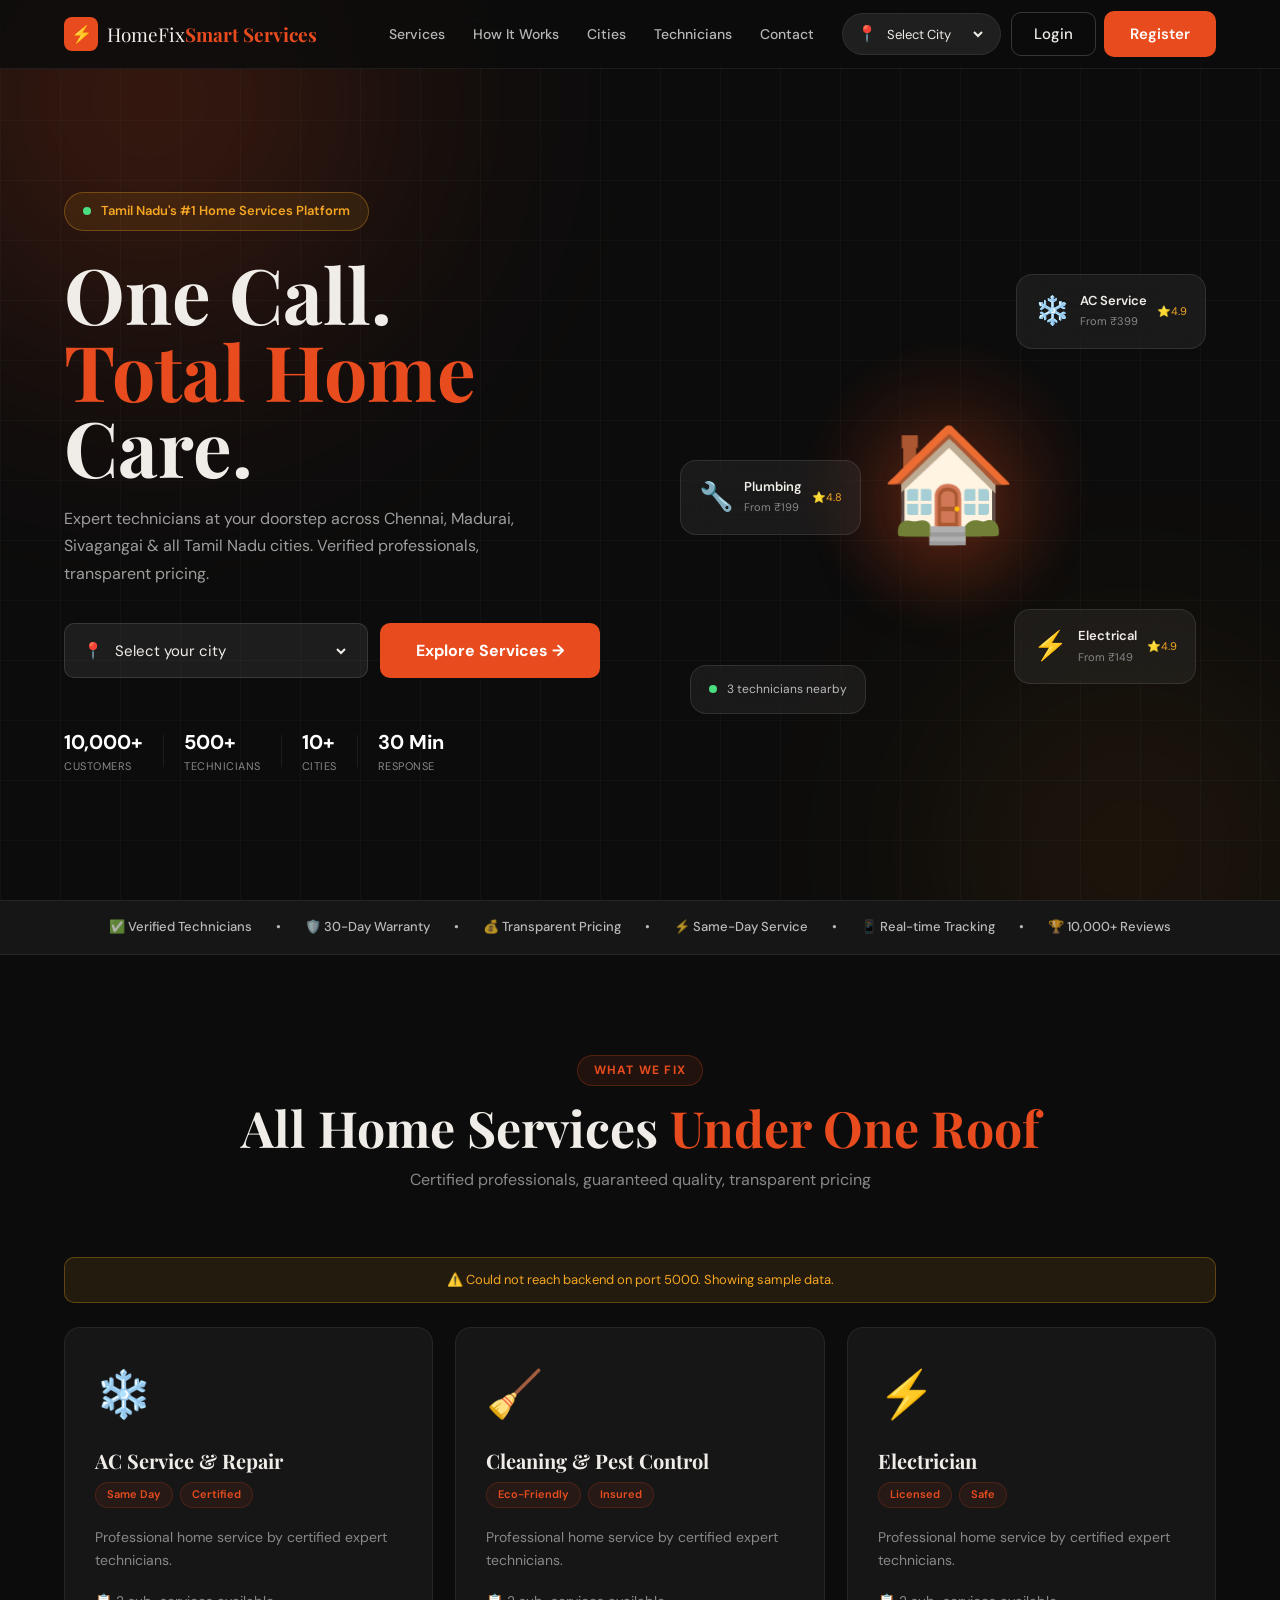
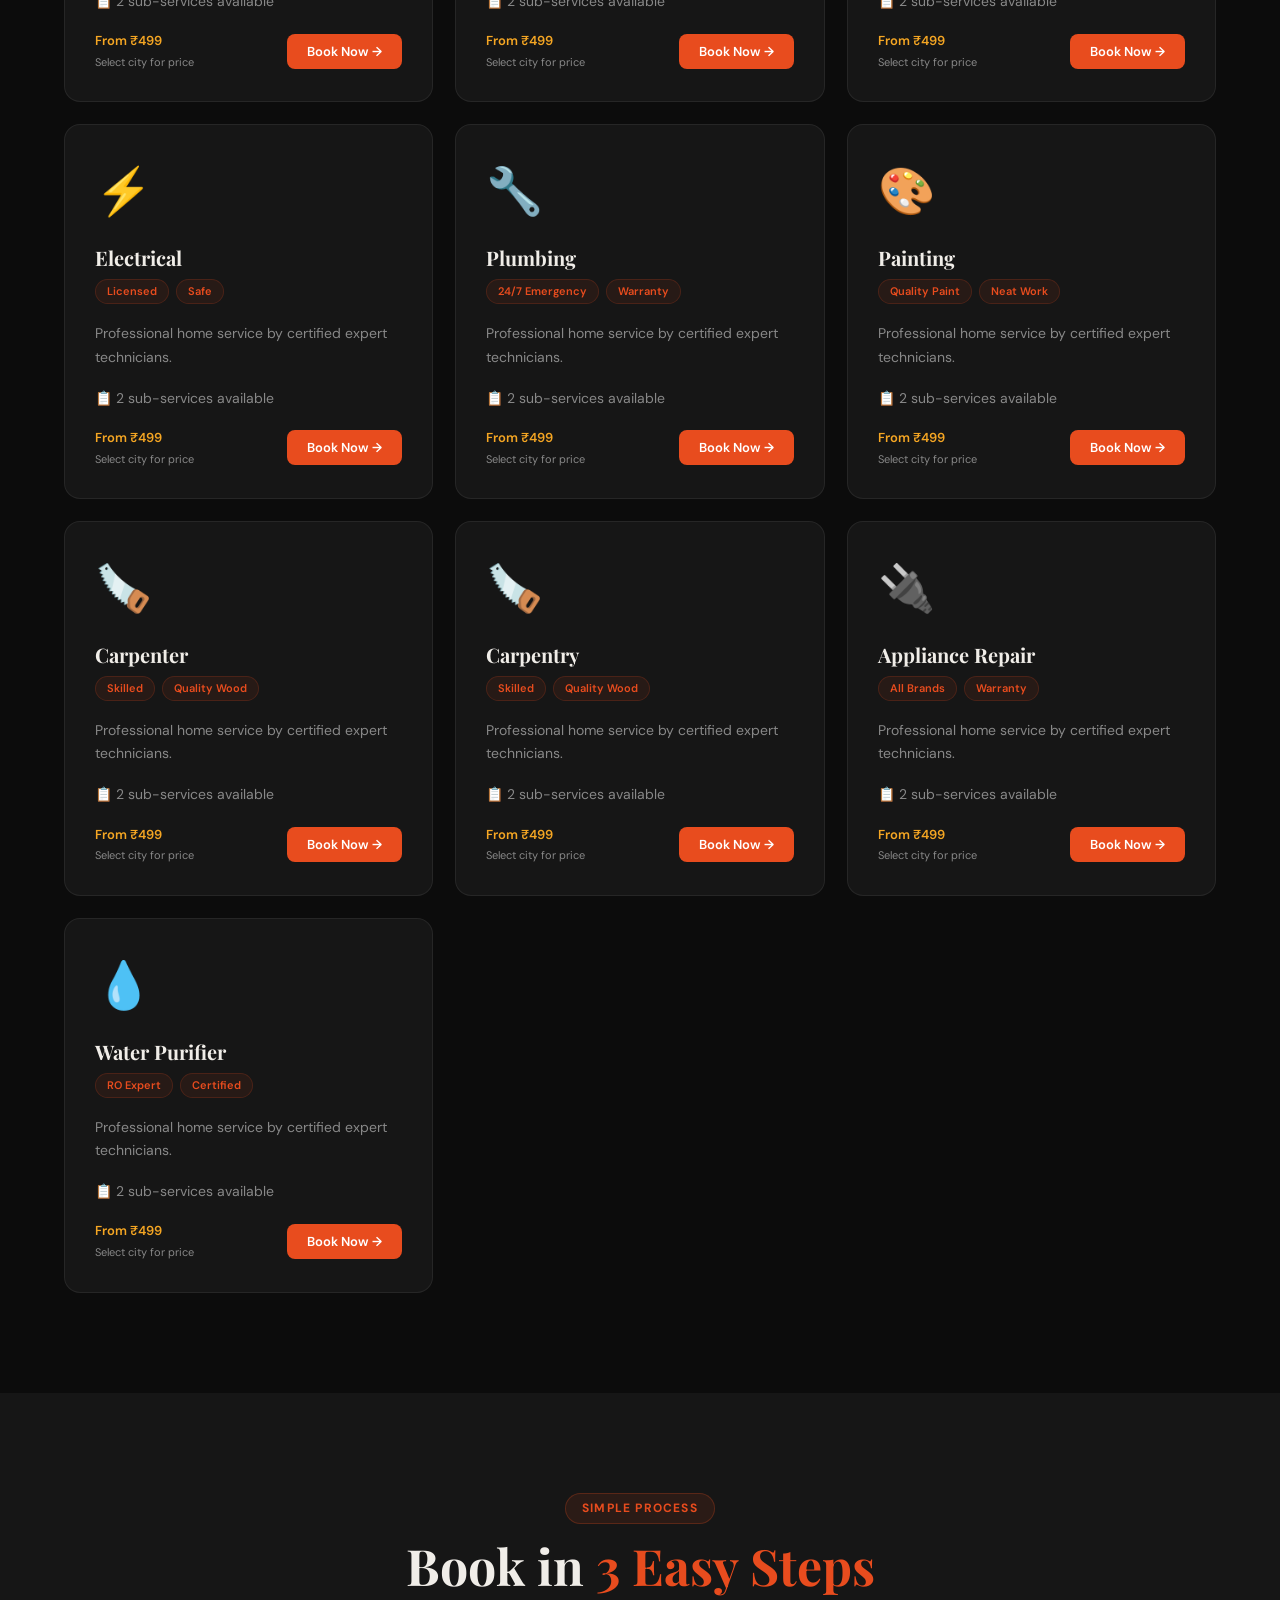
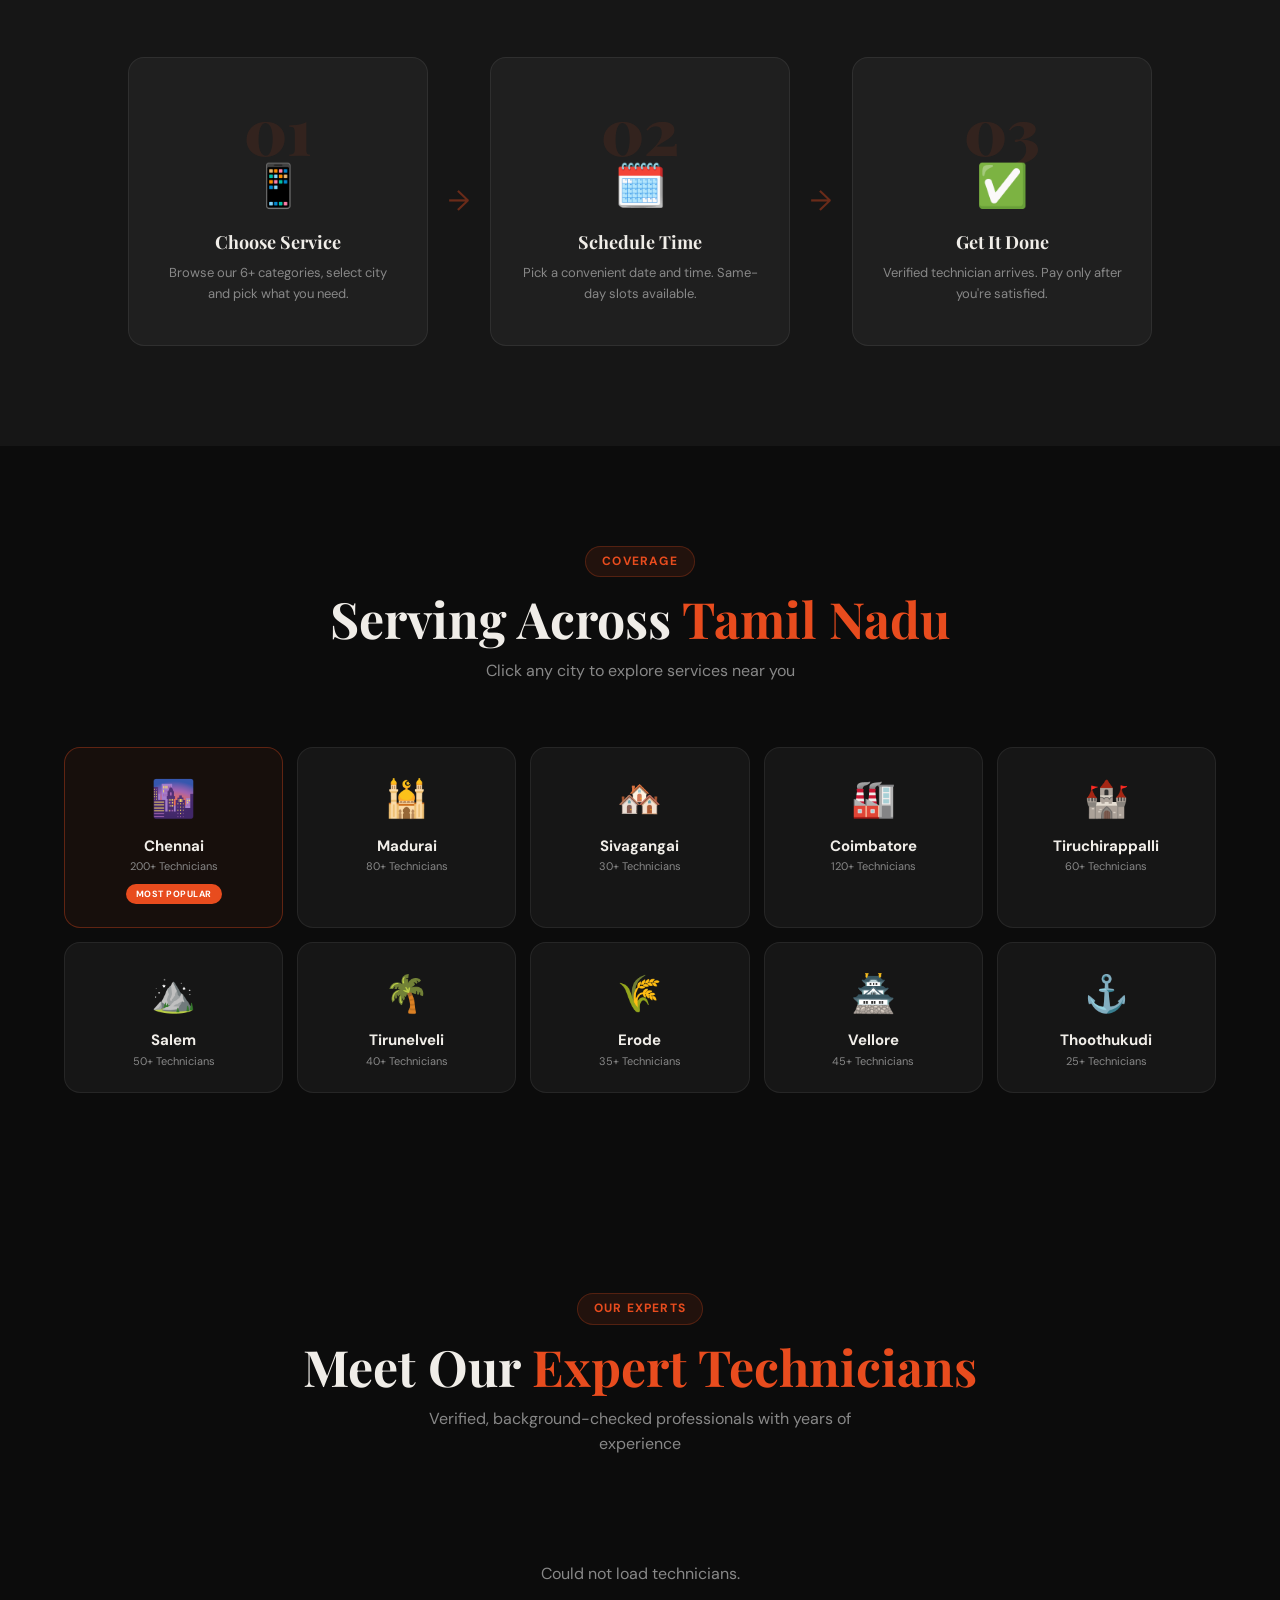
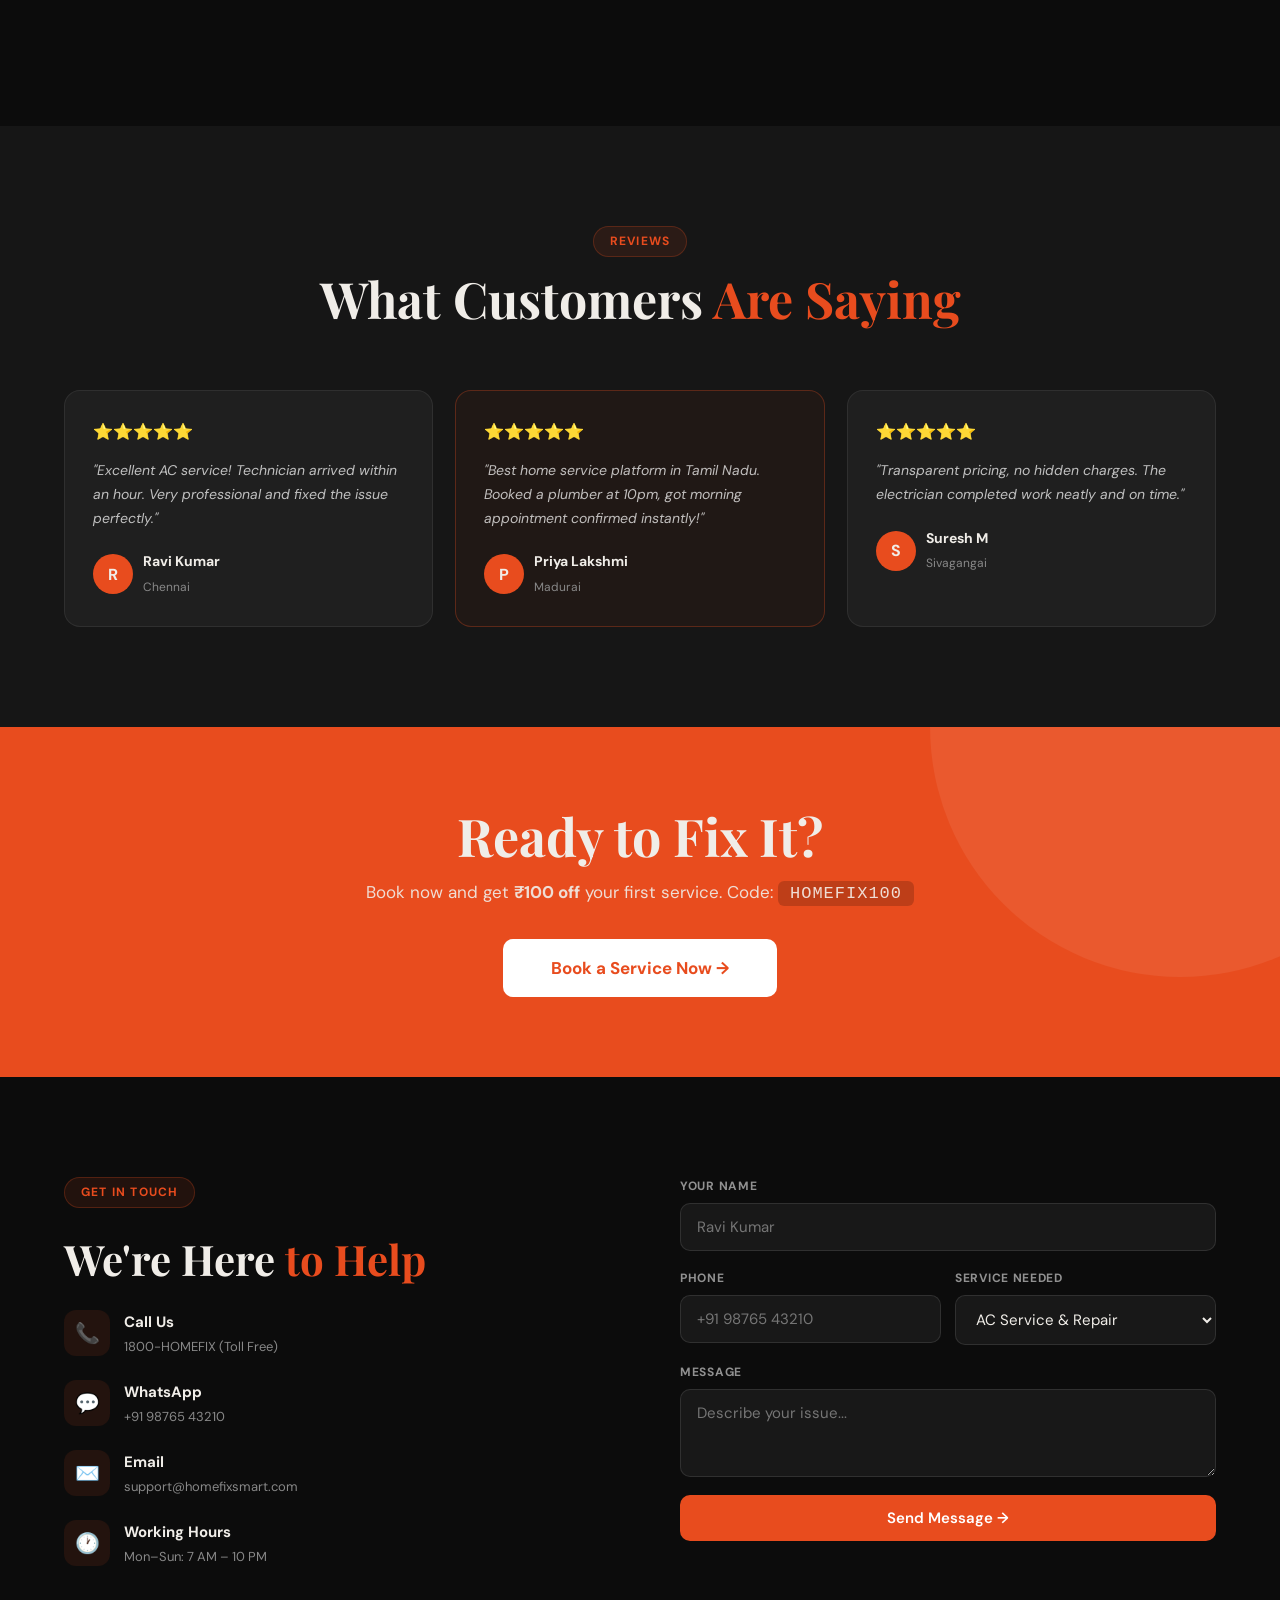
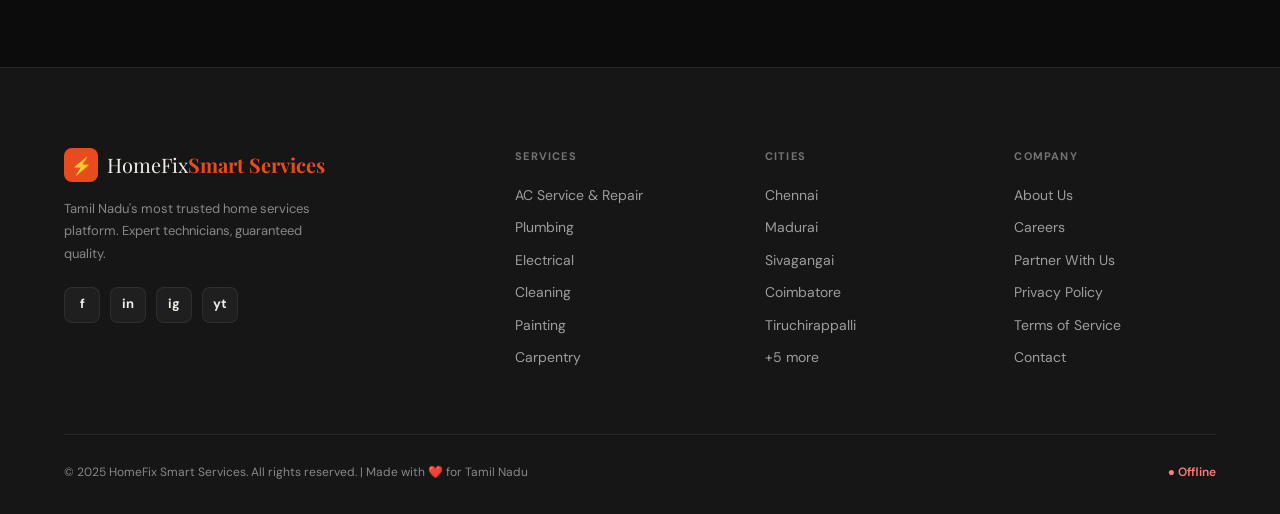
==== index.html @ 82629964 "HomeFix Smart - complete frontend" ====
<!DOCTYPE html>
<html lang="en">
<head>
  <meta charset="UTF-8"/>
  <meta name="viewport" content="width=device-width, initial-scale=1.0"/>
  <title>HomeFix Smart Services � One Call. Total Home Care.</title>
  <link rel="preconnect" href="https://fonts.googleapis.com"/>
  <link href="https://fonts.googleapis.com/css2?family=Playfair+Display:wght@700;900&family=DM+Sans:opsz,wght@9..40,300;9..40,400;9..40,500;9..40,600;9..40,700&display=swap" rel="stylesheet"/>
  <link rel="stylesheet" href="styles.css"/>
</head>
<body>

<!-- AUTH MODAL -->
<div id="authModal" class="modal-overlay hidden" onclick="handleOverlayClick(event,'authModal')">
  <div class="modal-box">
    <button class="modal-close" onclick="closeAuth()">✕</button>
    <div class="auth-tabs">
      <button class="auth-tab active" id="tabLogin" onclick="switchTab('login')">Login</button>
      <button class="auth-tab" id="tabRegister" onclick="switchTab('register')">Register</button>
    </div>
    <form id="loginForm" class="auth-form" onsubmit="handleLogin(event)">
      <h2>Welcome Back</h2>
      <p class="auth-sub">Sign in to manage your bookings</p>
      <div class="field-group">
        <label>Email Address</label>
        <input type="email" id="loginEmail" placeholder="you@example.com" required/>
      </div>
      <div class="field-group">
        <label>Password</label>
        <input type="password" id="loginPassword" placeholder="••••••••" required/>
      </div>
      <div id="loginError" class="form-error hidden"></div>
      <button type="submit" class="btn-primary full" id="loginBtn">Sign In</button>
      <p class="auth-switch">Don't have an account? <a href="#" onclick="switchTab('register');return false;">Register free</a></p>
    </form>
    <form id="registerForm" class="auth-form hidden" onsubmit="handleRegister(event)">
      <h2>Create Account</h2>
      <p class="auth-sub">Join thousands of happy homeowners</p>
      <div class="field-group">
        <label>Full Name</label>
        <input type="text" id="regName" placeholder="Ravi Kumar" required/>
      </div>
      <div class="field-row">
        <div class="field-group">
          <label>Email</label>
          <input type="email" id="regEmail" placeholder="ravi@example.com" required/>
        </div>
        <div class="field-group">
          <label>Phone</label>
          <input type="tel" id="regPhone" placeholder="+91 98765 43210" required/>
        </div>
      </div>
      <div class="field-group">
        <label>Full Address</label>
        <input type="text" id="regAddress" placeholder="Door No, Street, City" required/>
      </div>
      <div class="field-group">
        <label>Password</label>
        <input type="password" id="regPassword" placeholder="Minimum 6 characters" required/>
      </div>
      <div id="regError" class="form-error hidden"></div>
      <button type="submit" class="btn-primary full" id="registerBtn">Create Account</button>
      <p class="auth-switch">Already registered? <a href="#" onclick="switchTab('login');return false;">Sign in</a></p>
    </form>
  </div>
</div>

<!-- BOOKING MODAL -->
<div id="bookingModal" class="modal-overlay hidden" onclick="handleOverlayClick(event,'bookingModal')">
  <div class="modal-box booking-box">
    <button class="modal-close" onclick="closeBooking()">✕</button>
    <div id="bookingStep1" class="booking-step">
      <div class="booking-header">
        <span id="bookingServiceIcon" class="booking-svc-icon">🔧</span>
        <div>
          <h2 id="bookingServiceName">Book Service</h2>
          <p class="auth-sub" id="bookingServiceDesc">Select requirements below</p>
        </div>
      </div>
      <div class="field-group">
        <label>Choose Sub-Service <span class="req">*</span></label>
        <div id="subServiceList" class="sub-service-grid"></div>
      </div>
      <div class="price-pill hidden" id="priceDisplay">
        Estimated Price: <strong id="priceValue">₹0</strong>
      </div>
      <div class="field-row">
        <div class="field-group">
          <label>City <span class="req">*</span></label>
          <select id="bookCity" required>
            <option value="">Select city</option>
            <option>Chennai</option><option>Madurai</option><option>Sivagangai</option>
            <option>Coimbatore</option><option>Tiruchirappalli</option><option>Salem</option>
            <option>Tirunelveli</option><option>Erode</option><option>Vellore</option><option>Thoothukudi</option>
          </select>
        </div>
        <div class="field-group">
          <label>Area / Locality</label>
          <input type="text" id="bookArea" placeholder="Anna Nagar, T.Nagar..."/>
        </div>
      </div>
      <div class="field-row">
        <div class="field-group">
          <label>Date <span class="req">*</span></label>
          <input type="date" id="bookDate" required/>
        </div>
        <div class="field-group">
          <label>Time Slot <span class="req">*</span></label>
          <select id="bookTime" required>
            <option value="">Select slot</option>
            <option>09:00 AM</option><option>10:00 AM</option><option>11:00 AM</option>
            <option>12:00 PM</option><option>02:00 PM</option><option>03:00 PM</option>
            <option>04:00 PM</option><option>05:00 PM</option><option>06:00 PM</option>
          </select>
        </div>
      </div>
      <div class="field-group">
        <label>Service Address <span class="req">*</span></label>
        <textarea id="bookAddress" rows="2" placeholder="Full address where service is needed..." required></textarea>
      </div>
      <div class="field-group">
        <label>Special Notes</label>
        <textarea id="bookNotes" rows="2" placeholder="Any specific issues or requirements..."></textarea>
      </div>
      <div id="bookError" class="form-error hidden"></div>
      <button class="btn-primary full" id="confirmBookBtn" onclick="submitBooking()">Confirm Booking →</button>
    </div>
    <div id="bookingSuccess" class="booking-step hidden text-center">
      <div class="success-wrap">
        <div class="success-ring"></div>
        <div class="success-check">✓</div>
      </div>
      <h2>Booking Confirmed! 🎉</h2>
      <p class="auth-sub">Our technician will contact you within 30 minutes.</p>
      <div class="booking-confirm-card" id="bookingConfirmCard"></div>
      <div style="display:flex;gap:12px;justify-content:center;margin-top:20px;">
        <button class="btn-primary" onclick="openMyBookings()">View Bookings</button>
        <button class="btn-ghost" onclick="closeBooking()">Done</button>
      </div>
    </div>
  </div>
</div>

<!-- MY BOOKINGS MODAL -->
<div id="bookingsModal" class="modal-overlay hidden" onclick="handleOverlayClick(event,'bookingsModal')">
  <div class="modal-box bookings-box">
    <button class="modal-close" onclick="document.getElementById('bookingsModal').classList.add('hidden')">✕</button>
    <h2>My Bookings</h2>
    <p class="auth-sub" style="margin-bottom:24px">Your complete service history</p>
    <div id="bookingsList"></div>
  </div>
</div>

<!-- NAVBAR -->
<nav class="navbar" id="navbar">
  <div class="nav-inner">
    <a href="#home" class="nav-logo">
      <div class="logo-mark">⚡</div>
      <span>HomeFix<strong>Smart Services</strong></span>
    </a>
    <div class="nav-links">
      <a href="#services">Services</a>
      <a href="#how">How It Works</a>
      <a href="#cities">Cities</a>
      <a href="#technicians">Technicians</a>
      <a href="#contact">Contact</a>
    </div>
    <div class="nav-actions">
      <div class="city-pill">
        <span>📍</span>
        <select id="globalCity" onchange="syncCity(this.value)">
          <option value="">Select City</option>
          <option>Chennai</option><option>Madurai</option><option>Sivagangai</option>
          <option>Coimbatore</option><option>Tiruchirappalli</option><option>Salem</option>
          <option>Tirunelveli</option><option>Erode</option><option>Vellore</option><option>Thoothukudi</option>
        </select>
      </div>
      <div id="authButtons" class="auth-btn-group">
        <button class="btn-ghost" onclick="openAuth('login')">Login</button>
        <button class="btn-primary" onclick="openAuth('register')">Register</button>
      </div>
      <div id="userMenu" class="user-menu hidden">
        <div class="user-avatar-btn">
          <div class="user-avatar" id="userAvatar">?</div>
          <span id="userGreeting"></span>
          <span class="dropdown-arrow">▾</span>
        </div>
        <div class="user-dropdown">
          <button onclick="openMyBookings()">📋 My Bookings</button>
          <button onclick="logout()">🚪 Logout</button>
        </div>
      </div>
    </div>
    <button class="hamburger" onclick="toggleMobile()">☰</button>
  </div>
  <div id="mobileMenu" class="mobile-menu hidden">
    <a href="#services" onclick="toggleMobile()">Services</a>
    <a href="#how" onclick="toggleMobile()">How It Works</a>
    <a href="#cities" onclick="toggleMobile()">Cities</a>
    <a href="#contact" onclick="toggleMobile()">Contact</a>
    <div class="mobile-auth" id="mobileAuth">
      <button class="btn-ghost" onclick="openAuth('login');toggleMobile()">Login</button>
      <button class="btn-primary" onclick="openAuth('register');toggleMobile()">Register</button>
    </div>
    <div class="mobile-auth hidden" id="mobileUser">
      <button class="btn-ghost" onclick="openMyBookings();toggleMobile()">📋 My Bookings</button>
      <button class="btn-ghost" onclick="logout()">🚪 Logout</button>
    </div>
  </div>
</nav>

<!-- HERO -->
<section id="home" class="hero">
  <div class="hero-bg">
    <div class="orb orb1"></div>
    <div class="orb orb2"></div>
    <div class="hero-grid-pattern"></div>
  </div>
  <div class="hero-layout">
    <div class="hero-left">
      <div class="hero-badge"><span class="live-dot"></span> Tamil Nadu's #1 Home Services Platform</div>
      <h1 class="hero-title">One Call.<br/><em>Total Home</em><br/>Care.</h1>
      <p class="hero-sub">Expert technicians at your doorstep across Chennai, Madurai, Sivagangai & all Tamil Nadu cities. Verified professionals, transparent pricing.</p>
      <div class="hero-cta-row">
        <div class="hero-city-wrap">
          <span>📍</span>
          <select id="heroCity" class="hero-city-select" onchange="syncCityFromHero(this.value)">
            <option value="">Select your city</option>
            <option>Chennai</option><option>Madurai</option><option>Sivagangai</option>
            <option>Coimbatore</option><option>Tiruchirappalli</option><option>Salem</option>
            <option>Tirunelveli</option><option>Erode</option><option>Vellore</option><option>Thoothukudi</option>
          </select>
        </div>
        <button class="btn-hero" onclick="goToServices()">Explore Services →</button>
      </div>
      <div class="hero-stats">
        <div class="stat-item"><strong>10,000+</strong><span>Customers</span></div>
        <div class="stat-sep"></div>
        <div class="stat-item"><strong>500+</strong><span>Technicians</span></div>
        <div class="stat-sep"></div>
        <div class="stat-item"><strong>10+</strong><span>Cities</span></div>
        <div class="stat-sep"></div>
        <div class="stat-item"><strong>30 Min</strong><span>Response</span></div>
      </div>
    </div>
    <div class="hero-right">
      <div class="hero-visual">
        <div class="visual-glow"></div>
        <div class="visual-home">🏠</div>
        <div class="float-card fc1"><span>❄️</span><div><strong>AC Service</strong><small>From ₹399</small></div><span class="fc-star">⭐4.9</span></div>
        <div class="float-card fc2"><span>🔧</span><div><strong>Plumbing</strong><small>From ₹199</small></div><span class="fc-star">⭐4.8</span></div>
        <div class="float-card fc3"><span>⚡</span><div><strong>Electrical</strong><small>From ₹149</small></div><span class="fc-star">⭐4.9</span></div>
        <div class="float-card fc4"><div class="live-dot"></div><span>3 technicians nearby</span></div>
      </div>
    </div>
  </div>
</section>

<!-- TRUST BAR -->
<div class="trust-bar">
  <div class="trust-items">
    <span>✅ Verified Technicians</span><span class="dot">•</span>
    <span>🛡️ 30-Day Warranty</span><span class="dot">•</span>
    <span>💰 Transparent Pricing</span><span class="dot">•</span>
    <span>⚡ Same-Day Service</span><span class="dot">•</span>
    <span>📱 Real-time Tracking</span><span class="dot">•</span>
    <span>🏆 10,000+ Reviews</span>
  </div>
</div>

<!-- SERVICES -->
<section id="services" class="section">
  <div class="container">
    <div class="section-head">
      <div class="section-tag">What We Fix</div>
      <h2>All Home Services <span class="accent">Under One Roof</span></h2>
      <p>Certified professionals, guaranteed quality, transparent pricing</p>
    </div>
    <div id="apiStatus" class="api-status hidden"></div>
    <div id="servicesGrid" class="services-grid">
      <div style="grid-column:1/-1;text-align:center;padding:80px 0">
        <div class="spinner"></div>
        <p style="margin-top:16px;color:#888">Loading services from database...</p>
      </div>
    </div>
  </div>
</section>

<!-- HOW IT WORKS -->
<section id="how" class="section dark-section">
  <div class="container">
    <div class="section-head">
      <div class="section-tag">Simple Process</div>
      <h2>Book in <span class="accent">3 Easy Steps</span></h2>
    </div>
    <div class="steps-row">
      <div class="step-card"><div class="step-num">01</div><div class="step-ico">📱</div><h3>Choose Service</h3><p>Browse our 6+ categories, select city and pick what you need.</p></div>
      <div class="step-arr">→</div>
      <div class="step-card"><div class="step-num">02</div><div class="step-ico">🗓️</div><h3>Schedule Time</h3><p>Pick a convenient date and time. Same-day slots available.</p></div>
      <div class="step-arr">→</div>
      <div class="step-card"><div class="step-num">03</div><div class="step-ico">✅</div><h3>Get It Done</h3><p>Verified technician arrives. Pay only after you're satisfied.</p></div>
    </div>
  </div>
</section>

<!-- CITIES -->
<section id="cities" class="section">
  <div class="container">
    <div class="section-head">
      <div class="section-tag">Coverage</div>
      <h2>Serving Across <span class="accent">Tamil Nadu</span></h2>
      <p>Click any city to explore services near you</p>
    </div>
    <div class="cities-grid">
      <div class="city-card big-city" onclick="pickCity('Chennai')"><div class="city-ico">🌆</div><div><h3>Chennai</h3><p>200+ Technicians</p><span class="city-badge">Most Popular</span></div></div>
      <div class="city-card" onclick="pickCity('Madurai')"><div class="city-ico">🕌</div><div><h3>Madurai</h3><p>80+ Technicians</p></div></div>
      <div class="city-card" onclick="pickCity('Sivagangai')"><div class="city-ico">🏘️</div><div><h3>Sivagangai</h3><p>30+ Technicians</p></div></div>
      <div class="city-card" onclick="pickCity('Coimbatore')"><div class="city-ico">🏭</div><div><h3>Coimbatore</h3><p>120+ Technicians</p></div></div>
      <div class="city-card" onclick="pickCity('Tiruchirappalli')"><div class="city-ico">🏰</div><div><h3>Tiruchirappalli</h3><p>60+ Technicians</p></div></div>
      <div class="city-card" onclick="pickCity('Salem')"><div class="city-ico">⛰️</div><div><h3>Salem</h3><p>50+ Technicians</p></div></div>
      <div class="city-card" onclick="pickCity('Tirunelveli')"><div class="city-ico">🌴</div><div><h3>Tirunelveli</h3><p>40+ Technicians</p></div></div>
      <div class="city-card" onclick="pickCity('Erode')"><div class="city-ico">🌾</div><div><h3>Erode</h3><p>35+ Technicians</p></div></div>
      <div class="city-card" onclick="pickCity('Vellore')"><div class="city-ico">🏯</div><div><h3>Vellore</h3><p>45+ Technicians</p></div></div>
      <div class="city-card" onclick="pickCity('Thoothukudi')"><div class="city-ico">⚓</div><div><h3>Thoothukudi</h3><p>25+ Technicians</p></div></div>
    </div>
  </div>
</section>

<!-- TECHNICIANS -->
<section id="technicians" class="section">
  <div class="container">
    <div class="section-head">
      <div class="section-tag">Our Experts</div>
      <h2>Meet Our <span class="accent">Expert Technicians</span></h2>
      <p>Verified, background-checked professionals with years of experience</p>
    </div>
    <div id="techniciansGrid" class="technicians-grid">
      <div style="grid-column:1/-1;text-align:center;padding:60px 0">
        <div class="spinner"></div>
        <p style="margin-top:14px;color:#888">Loading technicians...</p>
      </div>
    </div>
  </div>
</section>

<!-- REVIEWS -->
<section class="section dark-section">
  <div class="container">
    <div class="section-head">
      <div class="section-tag">Reviews</div>
      <h2>What Customers <span class="accent">Are Saying</span></h2>
    </div>
    <div class="reviews-grid">
      <div class="review-card"><div class="rstars">⭐⭐⭐⭐⭐</div><p>"Excellent AC service! Technician arrived within an hour. Very professional and fixed the issue perfectly."</p><div class="reviewer"><div class="rav">R</div><div><strong>Ravi Kumar</strong><small>Chennai</small></div></div></div>
      <div class="review-card featured-review"><div class="rstars">⭐⭐⭐⭐⭐</div><p>"Best home service platform in Tamil Nadu. Booked a plumber at 10pm, got morning appointment confirmed instantly!"</p><div class="reviewer"><div class="rav">P</div><div><strong>Priya Lakshmi</strong><small>Madurai</small></div></div></div>
      <div class="review-card"><div class="rstars">⭐⭐⭐⭐⭐</div><p>"Transparent pricing, no hidden charges. The electrician completed work neatly and on time."</p><div class="reviewer"><div class="rav">S</div><div><strong>Suresh M</strong><small>Sivagangai</small></div></div></div>
    </div>
  </div>
</section>

<!-- CTA -->
<section class="cta-section">
  <div class="cta-inner">
    <h2>Ready to Fix It?</h2>
    <p>Book now and get <strong>₹100 off</strong> your first service. Code: <span class="coupon">HOMEFIX100</span></p>
    <button class="btn-cta" onclick="goToServices()">Book a Service Now →</button>
  </div>
</section>

<!-- CONTACT -->
<section id="contact" class="section">
  <div class="container">
    <div class="contact-layout">
      <div class="contact-left">
        <div class="section-tag">Get In Touch</div>
        <h2>We're Here <span class="accent">to Help</span></h2>
        <div class="contact-list">
          <div class="ci"><div class="ci-ico">📞</div><div><strong>Call Us</strong><p>1800-HOMEFIX (Toll Free)</p></div></div>
          <div class="ci"><div class="ci-ico">💬</div><div><strong>WhatsApp</strong><p>+91 98765 43210</p></div></div>
          <div class="ci"><div class="ci-ico">✉️</div><div><strong>Email</strong><p>support@homefixsmart.com</p></div></div>
          <div class="ci"><div class="ci-ico">🕐</div><div><strong>Working Hours</strong><p>Mon–Sun: 7 AM – 10 PM</p></div></div>
        </div>
      </div>
      <form class="contact-form" onsubmit="submitContact(event)">
        <div class="field-group"><label>Your Name</label><input type="text" id="cName" placeholder="Ravi Kumar" required/></div>
        <div class="field-row">
          <div class="field-group"><label>Phone</label><input type="tel" id="cPhone" placeholder="+91 98765 43210" required/></div>
          <div class="field-group"><label>Service Needed</label>
            <select id="cService"><option>AC Service & Repair</option><option>Plumbing</option><option>Electrical</option><option>Cleaning</option><option>Painting</option><option>Carpentry</option></select>
          </div>
        </div>
        <div class="field-group"><label>Message</label><textarea id="cMsg" rows="3" placeholder="Describe your issue..."></textarea></div>
        <button type="submit" class="btn-primary full">Send Message →</button>
        <div id="contactSuccess" class="form-success hidden">✅ We'll call you within 30 minutes!</div>
      </form>
    </div>
  </div>
</section>

<!-- FOOTER -->
<footer class="footer">
  <div class="container">
    <div class="footer-grid">
      <div class="footer-brand">
        <div class="nav-logo" style="font-size:20px;margin-bottom:16px"><div class="logo-mark">⚡</div><span>HomeFix<strong>Smart Services</strong></span></div>
        <p>Tamil Nadu's most trusted home services platform. Expert technicians, guaranteed quality.</p>
        <div class="socials"><a href="#" class="soc">f</a><a href="#" class="soc">in</a><a href="#" class="soc">ig</a><a href="#" class="soc">yt</a></div>
      </div>
      <div class="footer-col"><h4>Services</h4><a href="#services">AC Service & Repair</a><a href="#services">Plumbing</a><a href="#services">Electrical</a><a href="#services">Cleaning</a><a href="#services">Painting</a><a href="#services">Carpentry</a></div>
      <div class="footer-col"><h4>Cities</h4><a href="#cities">Chennai</a><a href="#cities">Madurai</a><a href="#cities">Sivagangai</a><a href="#cities">Coimbatore</a><a href="#cities">Tiruchirappalli</a><a href="#cities">+5 more</a></div>
      <div class="footer-col"><h4>Company</h4><a href="#">About Us</a><a href="#">Careers</a><a href="#">Partner With Us</a><a href="#">Privacy Policy</a><a href="#">Terms of Service</a><a href="#contact">Contact</a></div>
    </div>
    <div class="footer-bottom">
      <p>© 2025 HomeFix Smart Services. All rights reserved. | Made with ❤️ for Tamil Nadu</p>
      <div class="api-live" id="apiLive">● Live</div>
    </div>
  </div>
</footer>

<div id="toast" class="toast hidden"></div>
<script src="app.js"></script>
</body>
</html>
---- styles.css ----
/* ═══════════════════════════════════════
   HOMEFIX SMART SERVICES – STYLES
   ═══════════════════════════════════════ */
:root {
  --red: #E84C1E;
  --red-dark: #C43A0F;
  --gold: #F5A623;
  --dark: #0C0C0C;
  --dark2: #161616;
  --dark3: #1F1F1F;
  --dark4: #2A2A2A;
  --border: rgba(255,255,255,0.07);
  --text: #F0EDE8;
  --muted: #888888;
  --radius: 16px;
  --radius-sm: 10px;
}
*,*::before,*::after{box-sizing:border-box;margin:0;padding:0}
html{scroll-behavior:smooth}
body{font-family:'DM Sans',sans-serif;background:var(--dark);color:var(--text);overflow-x:hidden;line-height:1.6}
a{text-decoration:none;color:inherit;transition:color .2s}
h1,h2,h3{font-family:'Playfair Display',serif;line-height:1.1}
.accent{color:var(--red)}
.container{max-width:1200px;margin:0 auto;padding:0 24px}
.section{padding:100px 0}
.dark-section{background:var(--dark2)}
.hidden{display:none!important}
.text-center{text-align:center}

/* ─── SECTION HEADERS ─── */
.section-head{text-align:center;margin-bottom:64px}
.section-head h2{font-size:clamp(30px,4.5vw,50px);margin-bottom:12px}
.section-head p{color:var(--muted);font-size:16px;max-width:500px;margin:0 auto}
.section-tag{display:inline-block;background:rgba(232,76,30,.1);color:var(--red);border:1px solid rgba(232,76,30,.25);padding:5px 16px;border-radius:100px;font-size:12px;font-weight:700;letter-spacing:1.2px;text-transform:uppercase;margin-bottom:14px}

/* ─── BUTTONS ─── */
.btn-primary{background:var(--red);color:#fff;border:none;padding:13px 26px;border-radius:var(--radius-sm);font-family:'DM Sans',sans-serif;font-size:15px;font-weight:600;cursor:pointer;transition:all .25s;display:inline-block}
.btn-primary:hover{background:var(--red-dark);transform:translateY(-1px);box-shadow:0 8px 24px rgba(232,76,30,.35)}
.btn-primary.full{width:100%;text-align:center}
.btn-ghost{background:transparent;color:var(--text);border:1px solid rgba(255,255,255,.18);padding:11px 22px;border-radius:var(--radius-sm);font-family:'DM Sans',sans-serif;font-size:15px;font-weight:500;cursor:pointer;transition:all .25s}
.btn-ghost:hover{border-color:var(--red);color:var(--red)}
.btn-hero{background:var(--red);color:#fff;border:none;padding:16px 36px;border-radius:var(--radius-sm);font-family:'DM Sans',sans-serif;font-size:16px;font-weight:700;cursor:pointer;transition:all .25s;white-space:nowrap}
.btn-hero:hover{background:var(--red-dark);transform:translateY(-2px);box-shadow:0 12px 32px rgba(232,76,30,.4)}
.btn-cta{background:#fff;color:var(--red);border:none;padding:18px 48px;border-radius:var(--radius-sm);font-family:'DM Sans',sans-serif;font-size:17px;font-weight:700;cursor:pointer;transition:all .25s}
.btn-cta:hover{transform:translateY(-3px);box-shadow:0 16px 40px rgba(0,0,0,.25)}

/* ─── FORMS ─── */
.field-group{display:flex;flex-direction:column;gap:7px}
.field-group label{font-size:12px;font-weight:700;color:rgba(255,255,255,.55);text-transform:uppercase;letter-spacing:.7px}
.field-group input,.field-group select,.field-group textarea{background:rgba(255,255,255,.05);border:1px solid rgba(255,255,255,.1);border-radius:var(--radius-sm);padding:13px 16px;color:var(--text);font-family:'DM Sans',sans-serif;font-size:15px;outline:none;transition:border-color .2s;width:100%}
.field-group input:focus,.field-group select:focus,.field-group textarea:focus{border-color:var(--red)}
.field-group select option{background:var(--dark2)}
.field-row{display:grid;grid-template-columns:1fr 1fr;gap:14px}
.form-error{background:rgba(255,60,60,.1);border:1px solid rgba(255,60,60,.3);color:#ff7b7b;padding:10px 14px;border-radius:var(--radius-sm);font-size:13px}
.form-success{background:rgba(60,200,100,.1);border:1px solid rgba(60,200,100,.3);color:#5ce68a;padding:10px 14px;border-radius:var(--radius-sm);font-size:13px}
.req{color:var(--red)}

/* ─── NAVBAR ─── */
.navbar{position:fixed;top:0;left:0;right:0;z-index:1000;background:rgba(12,12,12,.85);backdrop-filter:blur(20px);border-bottom:1px solid var(--border);transition:background .3s}
.navbar.scrolled{background:rgba(12,12,12,.98)}
.nav-inner{max-width:1200px;margin:0 auto;padding:0 24px;height:68px;display:flex;align-items:center;gap:28px}
.nav-logo{display:flex;align-items:center;gap:9px;font-family:'Playfair Display',serif;font-size:19px;font-weight:400;white-space:nowrap}
.nav-logo strong{color:var(--red)}
.logo-mark{width:34px;height:34px;background:var(--red);border-radius:8px;display:flex;align-items:center;justify-content:center;font-size:17px;flex-shrink:0}
.nav-links{display:flex;gap:28px;margin-left:auto}
.nav-links a{font-size:14px;font-weight:500;color:rgba(255,255,255,.7);transition:color .2s}
.nav-links a:hover{color:#fff}
.nav-actions{display:flex;align-items:center;gap:10px}
.auth-btn-group{display:flex;gap:8px;align-items:center}
.city-pill{display:flex;align-items:center;gap:6px;background:var(--dark3);border:1px solid var(--border);border-radius:100px;padding:7px 14px}
.city-pill select{background:transparent;border:none;outline:none;color:var(--text);font-family:'DM Sans',sans-serif;font-size:13px;cursor:pointer}
.city-pill select option{background:var(--dark2)}
.hamburger{display:none;background:none;border:none;color:var(--text);font-size:22px;cursor:pointer;margin-left:auto;padding:4px}
.mobile-menu{background:var(--dark2);border-top:1px solid var(--border);padding:20px 24px;display:flex;flex-direction:column;gap:16px}
.mobile-menu a{font-size:16px;color:rgba(255,255,255,.8)}
.mobile-auth{display:flex;gap:10px;margin-top:8px}

/* User menu */
.user-menu{position:relative;display:flex;align-items:center}
.user-avatar-btn{display:flex;align-items:center;gap:8px;cursor:pointer;padding:6px 12px;border-radius:100px;background:var(--dark3);border:1px solid var(--border);transition:border-color .2s}
.user-avatar-btn:hover{border-color:rgba(255,255,255,.2)}
.user-avatar{width:30px;height:30px;background:var(--red);border-radius:50%;display:flex;align-items:center;justify-content:center;font-weight:700;font-size:14px}
#userGreeting{font-size:14px;font-weight:500}
.dropdown-arrow{font-size:11px;color:var(--muted)}
.user-dropdown{position:absolute;top:calc(100% + 8px);right:0;background:var(--dark3);border:1px solid var(--border);border-radius:var(--radius-sm);padding:6px;min-width:160px;opacity:0;visibility:hidden;transition:all .2s;z-index:100}
.user-menu:hover .user-dropdown{opacity:1;visibility:visible}
.user-dropdown button{display:block;width:100%;text-align:left;background:none;border:none;color:var(--text);font-family:'DM Sans',sans-serif;font-size:14px;padding:10px 14px;border-radius:8px;cursor:pointer;transition:background .15s}
.user-dropdown button:hover{background:rgba(255,255,255,.06)}

/* ─── HERO ─── */
.hero{min-height:100vh;display:flex;align-items:center;position:relative;overflow:hidden;padding-top:68px}
.hero-bg{position:absolute;inset:0;pointer-events:none}
.orb{position:absolute;border-radius:50%;filter:blur(120px);opacity:.3}
.orb1{width:700px;height:700px;background:radial-gradient(circle,var(--red) 0%,transparent 70%);top:-250px;left:-200px}
.orb2{width:500px;height:500px;background:radial-gradient(circle,#ff8c00 0%,transparent 70%);bottom:-200px;right:-100px;opacity:.15}
.hero-grid-pattern{position:absolute;inset:0;background-image:linear-gradient(rgba(255,255,255,.025) 1px,transparent 1px),linear-gradient(90deg,rgba(255,255,255,.025) 1px,transparent 1px);background-size:60px 60px}
.hero-layout{max-width:1200px;margin:0 auto;padding:80px 24px;display:grid;grid-template-columns:1fr 1fr;gap:80px;align-items:center;position:relative;z-index:2;width:100%}
.hero-badge{display:inline-flex;align-items:center;gap:10px;background:rgba(245,166,35,.1);border:1px solid rgba(245,166,35,.3);color:var(--gold);padding:8px 18px;border-radius:100px;font-size:13px;font-weight:600;margin-bottom:24px;animation:fadeUp .6s ease both}
.live-dot{width:8px;height:8px;background:#4ade80;border-radius:50%;animation:pulse-dot 2s ease-in-out infinite;flex-shrink:0}
@keyframes pulse-dot{0%,100%{opacity:1;transform:scale(1)}50%{opacity:.6;transform:scale(1.4)}}
.hero-title{font-size:clamp(42px,6vw,78px);line-height:1.0;margin-bottom:20px;animation:fadeUp .6s ease .1s both}
.hero-title em{color:var(--red);font-style:normal}
.hero-sub{font-size:16px;color:rgba(255,255,255,.6);max-width:460px;margin-bottom:36px;line-height:1.7;animation:fadeUp .6s ease .2s both}
.hero-cta-row{display:flex;gap:12px;margin-bottom:48px;animation:fadeUp .6s ease .3s both}
.hero-city-wrap{display:flex;align-items:center;gap:8px;flex:1;background:rgba(255,255,255,.07);border:1px solid rgba(255,255,255,.12);border-radius:var(--radius-sm);padding:14px 18px}
.hero-city-select{background:transparent;border:none;outline:none;color:var(--text);font-family:'DM Sans',sans-serif;font-size:15px;flex:1;cursor:pointer}
.hero-city-select option{background:var(--dark2)}
.hero-stats{display:flex;align-items:center;gap:20px;animation:fadeUp .6s ease .4s both;flex-wrap:wrap}
.stat-item{display:flex;flex-direction:column}
.stat-item strong{font-size:20px;font-weight:700;color:#fff}
.stat-item span{font-size:11px;color:var(--muted);text-transform:uppercase;letter-spacing:.5px}
.stat-sep{width:1px;height:32px;background:var(--border)}

/* Hero visual */
.hero-right{animation:fadeUp .6s ease .2s both}
.hero-visual{position:relative;height:480px;width:100%}
.visual-glow{position:absolute;top:50%;left:50%;transform:translate(-50%,-50%);width:300px;height:300px;background:radial-gradient(circle,rgba(232,76,30,.2) 0%,transparent 70%);border-radius:50%;animation:glow-pulse 4s ease-in-out infinite}
@keyframes glow-pulse{0%,100%{transform:translate(-50%,-50%) scale(1);opacity:.8}50%{transform:translate(-50%,-50%) scale(1.15);opacity:1}}
.visual-home{position:absolute;top:50%;left:50%;transform:translate(-50%,-50%);font-size:110px;animation:float 6s ease-in-out infinite;filter:drop-shadow(0 20px 40px rgba(232,76,30,.3))}
@keyframes float{0%,100%{transform:translate(-50%,-50%) translateY(0)}50%{transform:translate(-50%,-50%) translateY(-14px)}}
.float-card{position:absolute;background:rgba(255,255,255,.06);backdrop-filter:blur(20px);border:1px solid rgba(255,255,255,.1);border-radius:var(--radius);padding:14px 18px;display:flex;align-items:center;gap:10px;font-size:13px}
.float-card span:first-child{font-size:28px}
.float-card div strong{display:block;font-size:13px;font-weight:600}
.float-card div small{color:var(--muted);font-size:11px}
.fc-star{color:var(--gold);font-size:11px;margin-left:auto;white-space:nowrap}
.fc1{top:30px;right:10px;animation:float 5s ease-in-out infinite}
.fc2{top:45%;left:0;animation:float 5s ease-in-out 1.5s infinite}
.fc3{bottom:40px;right:20px;animation:float 5s ease-in-out 3s infinite}
.fc4{bottom:10px;left:10px;animation:float 5s ease-in-out .8s infinite;font-size:12px;color:rgba(255,255,255,.7)}

@keyframes fadeUp{from{opacity:0;transform:translateY(22px)}to{opacity:1;transform:translateY(0)}}

/* ─── TRUST BAR ─── */
.trust-bar{background:var(--dark2);border-top:1px solid var(--border);border-bottom:1px solid var(--border);padding:16px 0;overflow:hidden}
.trust-items{display:flex;align-items:center;justify-content:center;gap:24px;flex-wrap:wrap;padding:0 24px}
.trust-items span{font-size:13px;font-weight:500;color:rgba(255,255,255,.7);white-space:nowrap}
.dot{color:var(--red);font-size:16px}

/* ─── SERVICES ─── */
.services-grid{display:grid;grid-template-columns:repeat(auto-fill,minmax(320px,1fr));gap:22px}
.service-card{background:var(--dark2);border:1px solid var(--border);border-radius:var(--radius);padding:30px;cursor:pointer;transition:all .3s;position:relative;overflow:hidden}
.service-card::after{content:'';position:absolute;top:0;left:0;right:0;height:3px;background:var(--red);transform:scaleX(0);transform-origin:left;transition:transform .35s}
.service-card:hover{border-color:rgba(232,76,30,.35);transform:translateY(-4px);box-shadow:0 20px 50px rgba(232,76,30,.12)}
.service-card:hover::after{transform:scaleX(1)}
.svc-icon{font-size:46px;display:block;margin-bottom:18px}
.service-card h3{font-size:20px;margin-bottom:10px}
.service-card p{color:var(--muted);font-size:14px;margin-bottom:18px;line-height:1.65}
.svc-tags{display:flex;gap:7px;flex-wrap:wrap;margin-bottom:18px}
.svc-tag{background:rgba(232,76,30,.08);color:var(--red);border:1px solid rgba(232,76,30,.18);padding:3px 11px;border-radius:100px;font-size:11px;font-weight:600}
.svc-sub-count{font-size:12px;color:var(--muted);margin-bottom:18px}
.svc-footer{display:flex;align-items:center;justify-content:space-between;margin-top:auto}
.svc-price{font-size:13px;color:var(--gold);font-weight:600}
.svc-book-btn{background:var(--red);color:#fff;border:none;padding:9px 20px;border-radius:8px;font-family:'DM Sans',sans-serif;font-size:13px;font-weight:600;cursor:pointer;transition:background .2s}
.svc-book-btn:hover{background:var(--red-dark)}
.api-status{padding:12px 20px;border-radius:var(--radius-sm);font-size:13px;margin-bottom:24px;text-align:center}
.api-status.warning{background:rgba(245,166,35,.1);border:1px solid rgba(245,166,35,.3);color:var(--gold)}
.api-status.error{background:rgba(255,60,60,.1);border:1px solid rgba(255,60,60,.3);color:#ff7b7b}

/* ─── HOW IT WORKS ─── */
.steps-row{display:flex;align-items:center;justify-content:center;gap:20px}
.step-card{background:var(--dark3);border:1px solid var(--border);border-radius:var(--radius);padding:40px 28px;text-align:center;flex:1;max-width:300px;transition:transform .3s}
.step-card:hover{transform:translateY(-6px)}
.step-num{font-family:'Playfair Display',serif;font-size:64px;font-weight:900;color:rgba(232,76,30,.1);line-height:1;margin-bottom:-10px}
.step-ico{font-size:42px;display:block;margin-bottom:14px}
.step-card h3{font-size:18px;margin-bottom:10px}
.step-card p{color:var(--muted);font-size:13px;line-height:1.6}
.step-arr{font-size:28px;color:rgba(232,76,30,.4);flex-shrink:0}

/* ─── CITIES ─── */
.cities-grid{display:grid;grid-template-columns:repeat(5,1fr);gap:14px}
.city-card{background:var(--dark2);border:1px solid var(--border);border-radius:var(--radius);padding:22px 18px;text-align:center;cursor:pointer;transition:all .3s}
.city-card:hover,.city-card.big-city{border-color:rgba(232,76,30,.35);background:rgba(232,76,30,.05)}
.city-ico{font-size:36px;margin-bottom:10px}
.city-card h3{font-size:15px;margin-bottom:4px;font-family:'DM Sans',sans-serif}
.city-card p{font-size:11px;color:var(--muted)}
.city-badge{display:inline-block;background:var(--red);color:#fff;font-size:9px;font-weight:700;padding:3px 10px;border-radius:100px;margin-top:8px;text-transform:uppercase;letter-spacing:.5px}

/* ─── REVIEWS ─── */
.reviews-grid{display:grid;grid-template-columns:repeat(3,1fr);gap:22px}
.review-card{background:var(--dark3);border:1px solid var(--border);border-radius:var(--radius);padding:28px}
.review-card.featured-review{border-color:rgba(232,76,30,.3);background:rgba(232,76,30,.05)}
.rstars{font-size:16px;margin-bottom:14px}
.review-card p{color:rgba(255,255,255,.72);font-size:14px;line-height:1.7;margin-bottom:20px;font-style:italic}
.reviewer{display:flex;align-items:center;gap:10px}
.rav{width:40px;height:40px;background:var(--red);border-radius:50%;display:flex;align-items:center;justify-content:center;font-weight:700;font-size:16px;flex-shrink:0}
.reviewer strong{display:block;font-size:14px}
.reviewer small{color:var(--muted);font-size:12px}

/* ─── CTA ─── */
.cta-section{background:var(--red);padding:80px 24px;text-align:center;position:relative;overflow:hidden}
.cta-section::before{content:'';position:absolute;width:500px;height:500px;background:rgba(255,255,255,.07);border-radius:50%;top:-250px;right:-150px;pointer-events:none}
.cta-inner{position:relative;z-index:2}
.cta-section h2{font-size:clamp(34px,5vw,52px);margin-bottom:14px}
.cta-section p{font-size:17px;opacity:.9;margin-bottom:32px}
.coupon{background:rgba(0,0,0,.2);padding:3px 12px;border-radius:6px;font-family:monospace;letter-spacing:1px}

/* ─── CONTACT ─── */
.contact-layout{display:grid;grid-template-columns:1fr 1fr;gap:80px;align-items:start}
.contact-left h2{font-size:42px;margin:14px 0 28px}
.contact-list{display:flex;flex-direction:column;gap:22px}
.ci{display:flex;align-items:flex-start;gap:14px}
.ci-ico{width:46px;height:46px;background:rgba(232,76,30,.1);border-radius:12px;display:flex;align-items:center;justify-content:center;font-size:20px;flex-shrink:0}
.ci strong{display:block;font-size:15px;margin-bottom:3px}
.ci p{color:var(--muted);font-size:13px}
.contact-form{display:flex;flex-direction:column;gap:18px}

/* ─── FOOTER ─── */
.footer{background:var(--dark2);border-top:1px solid var(--border);padding:80px 0 32px}
.footer-grid{display:grid;grid-template-columns:2fr 1fr 1fr 1fr;gap:48px;margin-bottom:56px}
.footer-brand p{color:var(--muted);font-size:13px;line-height:1.7;margin:14px 0 22px;max-width:260px}
.socials{display:flex;gap:10px}
.soc{width:36px;height:36px;background:var(--dark3);border:1px solid var(--border);border-radius:8px;display:flex;align-items:center;justify-content:center;font-size:13px;font-weight:700;transition:all .2s}
.soc:hover{background:var(--red);border-color:var(--red)}
.footer-col h4{font-family:'DM Sans',sans-serif;font-size:11px;font-weight:700;margin-bottom:18px;text-transform:uppercase;letter-spacing:1.2px;color:rgba(255,255,255,.4)}
.footer-col a{display:block;color:rgba(255,255,255,.58);font-size:14px;margin-bottom:10px;transition:color .2s}
.footer-col a:hover{color:var(--red)}
.footer-bottom{border-top:1px solid var(--border);padding-top:28px;display:flex;justify-content:space-between;align-items:center}
.footer-bottom p{color:var(--muted);font-size:12px}
.api-live{font-size:12px;color:#4ade80;font-weight:600}
.api-live.offline{color:#ff7b7b}

/* ─── MODALS ─── */
.modal-overlay{position:fixed;inset:0;background:rgba(0,0,0,.78);backdrop-filter:blur(10px);z-index:2000;display:flex;align-items:center;justify-content:center;padding:20px;animation:fadeIn .2s ease}
@keyframes fadeIn{from{opacity:0}to{opacity:1}}
.modal-box{background:var(--dark2);border:1px solid rgba(255,255,255,.1);border-radius:20px;padding:38px;width:100%;max-width:490px;position:relative;max-height:90vh;overflow-y:auto;animation:slideUp .3s ease}
.booking-box{max-width:560px}
.bookings-box{max-width:640px}
@keyframes slideUp{from{opacity:0;transform:translateY(28px)}to{opacity:1;transform:translateY(0)}}
.modal-close{position:absolute;top:18px;right:18px;background:rgba(255,255,255,.07);border:none;color:var(--text);width:34px;height:34px;border-radius:50%;font-size:15px;cursor:pointer;transition:background .2s}
.modal-close:hover{background:rgba(255,255,255,.14)}

/* Auth tabs */
.auth-tabs{display:flex;background:var(--dark3);border-radius:var(--radius-sm);padding:4px;margin-bottom:28px}
.auth-tab{flex:1;background:none;border:none;color:var(--muted);padding:10px;border-radius:8px;font-family:'DM Sans',sans-serif;font-size:15px;font-weight:600;cursor:pointer;transition:all .2s}
.auth-tab.active{background:var(--red);color:#fff}
.auth-form{display:flex;flex-direction:column;gap:18px}
.auth-form h2{font-size:26px}
.auth-sub{color:var(--muted);font-size:14px;margin-top:-10px}
.auth-switch{font-size:13px;color:var(--muted);text-align:center}
.auth-switch a{color:var(--red)}

/* Booking */
.booking-step{display:flex;flex-direction:column;gap:18px}
.booking-step h2{font-size:24px}
.booking-header{display:flex;align-items:center;gap:14px}
.booking-svc-icon{font-size:40px}
.sub-service-grid{display:grid;grid-template-columns:1fr 1fr;gap:9px}
.sub-btn{background:rgba(255,255,255,.04);border:1px solid rgba(255,255,255,.09);border-radius:9px;padding:11px 14px;color:rgba(255,255,255,.65);font-family:'DM Sans',sans-serif;font-size:13px;cursor:pointer;text-align:left;transition:all .2s;line-height:1.4}
.sub-btn:hover,.sub-btn.selected{border-color:var(--red);color:#fff;background:rgba(232,76,30,.1)}
.sub-btn strong{display:block;font-size:13px;margin-bottom:2px}
.sub-btn small{font-size:11px;color:var(--muted)}
.sub-btn.selected small{color:rgba(255,255,255,.6)}
.price-pill{background:rgba(245,166,35,.1);border:1px solid rgba(245,166,35,.25);color:var(--gold);padding:10px 16px;border-radius:9px;font-size:14px}

/* Success */
.success-wrap{position:relative;width:80px;height:80px;margin:0 auto 20px}
.success-ring{position:absolute;inset:0;border-radius:50%;border:2px solid #4ade80;animation:expand-ring .5s ease forwards}
@keyframes expand-ring{from{transform:scale(.5);opacity:0}to{transform:scale(1);opacity:1}}
.success-check{position:absolute;inset:0;display:flex;align-items:center;justify-content:center;font-size:34px;color:#4ade80}
.booking-confirm-card{background:var(--dark3);border:1px solid var(--border);border-radius:var(--radius-sm);padding:16px 20px;font-size:13px;color:var(--muted);line-height:1.8;margin-top:4px;text-align:left}
.booking-confirm-card strong{color:var(--text)}

/* My Bookings */
.bookings-list{display:flex;flex-direction:column;gap:14px;max-height:500px;overflow-y:auto}
.booking-item{background:var(--dark3);border:1px solid var(--border);border-radius:var(--radius-sm);padding:18px 20px;display:flex;align-items:flex-start;gap:14px}
.booking-item-icon{font-size:28px;flex-shrink:0}
.booking-item-info{flex:1}
.booking-item-info strong{display:block;font-size:15px;margin-bottom:4px}
.booking-item-info p{font-size:12px;color:var(--muted);line-height:1.6}
.booking-status{padding:3px 12px;border-radius:100px;font-size:11px;font-weight:700;text-transform:uppercase;letter-spacing:.5px}
.status-pending{background:rgba(245,166,35,.15);color:var(--gold)}
.status-confirmed{background:rgba(60,200,100,.15);color:#5ce68a}
.status-completed{background:rgba(100,150,255,.15);color:#7aa9ff}
.no-bookings{text-align:center;padding:48px;color:var(--muted)}

/* ─── SPINNER ─── */
.spinner{width:44px;height:44px;border:3px solid rgba(255,255,255,.08);border-top-color:var(--red);border-radius:50%;animation:spin .8s linear infinite;margin:0 auto}
@keyframes spin{to{transform:rotate(360deg)}}

/* ─── TOAST ─── */
.toast{position:fixed;bottom:24px;right:24px;background:var(--dark2);border:1px solid var(--border);border-radius:var(--radius-sm);padding:14px 22px;font-size:14px;z-index:9999;max-width:320px;animation:slideUp .3s ease}
.toast.success{border-color:#4ade80;color:#4ade80}
.toast.error{border-color:#ff7b7b;color:#ff7b7b}
.toast.info{border-color:rgba(255,255,255,.2);color:var(--text)}

/* ─── RESPONSIVE ─── */
@media(max-width:1024px){
  .cities-grid{grid-template-columns:repeat(3,1fr)}
  .footer-grid{grid-template-columns:1fr 1fr;gap:32px}
}
@media(max-width:768px){
  .nav-links,.nav-actions{display:none}
  .hamburger{display:block}
  .hero-layout{grid-template-columns:1fr;padding:50px 24px;gap:40px}
  .hero-right{display:none}
  .hero-title{font-size:44px}
  .hero-cta-row{flex-direction:column}
  .hero-city-wrap{width:100%}
  .hero-stats{gap:14px;flex-wrap:wrap}
  .steps-row{flex-direction:column}
  .step-arr{transform:rotate(90deg)}
  .cities-grid{grid-template-columns:repeat(2,1fr)}
  .reviews-grid{grid-template-columns:1fr}
  .contact-layout{grid-template-columns:1fr;gap:48px}
  .footer-grid{grid-template-columns:1fr}
  .services-grid{grid-template-columns:1fr}
  .modal-box{padding:24px 18px}
  .field-row{grid-template-columns:1fr}
  .sub-service-grid{grid-template-columns:1fr}
  .footer-bottom{flex-direction:column;gap:8px;text-align:center}
  .section{padding:64px 0}
  .trust-items .dot:nth-child(n+6){display:none}
}
@media(max-width:480px){
  .cities-grid{grid-template-columns:repeat(2,1fr)}
  .hero-stats .stat-sep{display:none}
}

/* ─── DYNAMIC PRICING ─── */
.pricing-badge{display:flex;align-items:center;gap:6px;padding:5px 12px;border-radius:100px;font-size:12px;font-weight:600;white-space:nowrap}
.pricing-badge span{font-weight:400;opacity:.8}
.pricing-badge.tier1{background:rgba(232,76,30,.15);color:#ff7f50;border:1px solid rgba(232,76,30,.3)}
.pricing-badge.tier2{background:rgba(74,222,128,.1);color:#4ade80;border:1px solid rgba(74,222,128,.25)}
.pricing-badge.tier3{background:rgba(96,165,250,.1);color:#60a5fa;border:1px solid rgba(96,165,250,.25)}
.svc-price-wrap{display:flex;flex-direction:column;gap:2px}
.svc-city-note{font-size:11px;color:var(--muted)}
.price-up{color:#ff7f50;font-size:11px}
.price-down{color:#4ade80;font-size:11px}
.price-tier-label{font-size:11px;opacity:.8;margin-left:4px}
.tier-tag{background:rgba(96,165,250,.1)!important;color:#60a5fa!important;border-color:rgba(96,165,250,.25)!important}

/* ─── TECHNICIANS ─── */
.technicians-grid{display:grid;grid-template-columns:repeat(auto-fill,minmax(260px,1fr));gap:22px}
.tech-card{background:var(--dark3);border:1px solid var(--border);border-radius:var(--radius);padding:28px;text-align:center;transition:all .3s;position:relative;overflow:hidden}
.tech-card:hover{border-color:rgba(232,76,30,.35);transform:translateY(-4px);box-shadow:0 20px 50px rgba(232,76,30,.1)}
.tech-avatar{width:72px;height:72px;background:var(--red);border-radius:50%;display:flex;align-items:center;justify-content:center;font-size:28px;font-weight:700;margin:0 auto 16px;position:relative}
.tech-available{position:absolute;bottom:2px;right:2px;width:14px;height:14px;background:#4ade80;border-radius:50%;border:2px solid var(--dark3)}
.tech-card h3{font-size:17px;font-family:'DM Sans',sans-serif;font-weight:700;margin-bottom:6px}
.tech-specialization{display:inline-block;background:rgba(232,76,30,.1);color:var(--red);border:1px solid rgba(232,76,30,.2);padding:4px 12px;border-radius:100px;font-size:12px;font-weight:600;margin-bottom:14px}
.tech-stats{display:flex;justify-content:center;gap:20px;margin-bottom:14px}
.tech-stat{display:flex;flex-direction:column;align-items:center}
.tech-stat strong{font-size:16px;color:#fff;font-weight:700}
.tech-stat span{font-size:11px;color:var(--muted);text-transform:uppercase;letter-spacing:.5px}
.tech-stat-sep{width:1px;background:var(--border)}
.tech-rating{color:var(--gold);font-size:13px;font-weight:600;margin-bottom:8px}
.tech-city{font-size:12px;color:var(--muted)}
@media(max-width:768px){.technicians-grid{grid-template-columns:repeat(2,1fr)}}
@media(max-width:480px){.technicians-grid{grid-template-columns:1fr}}
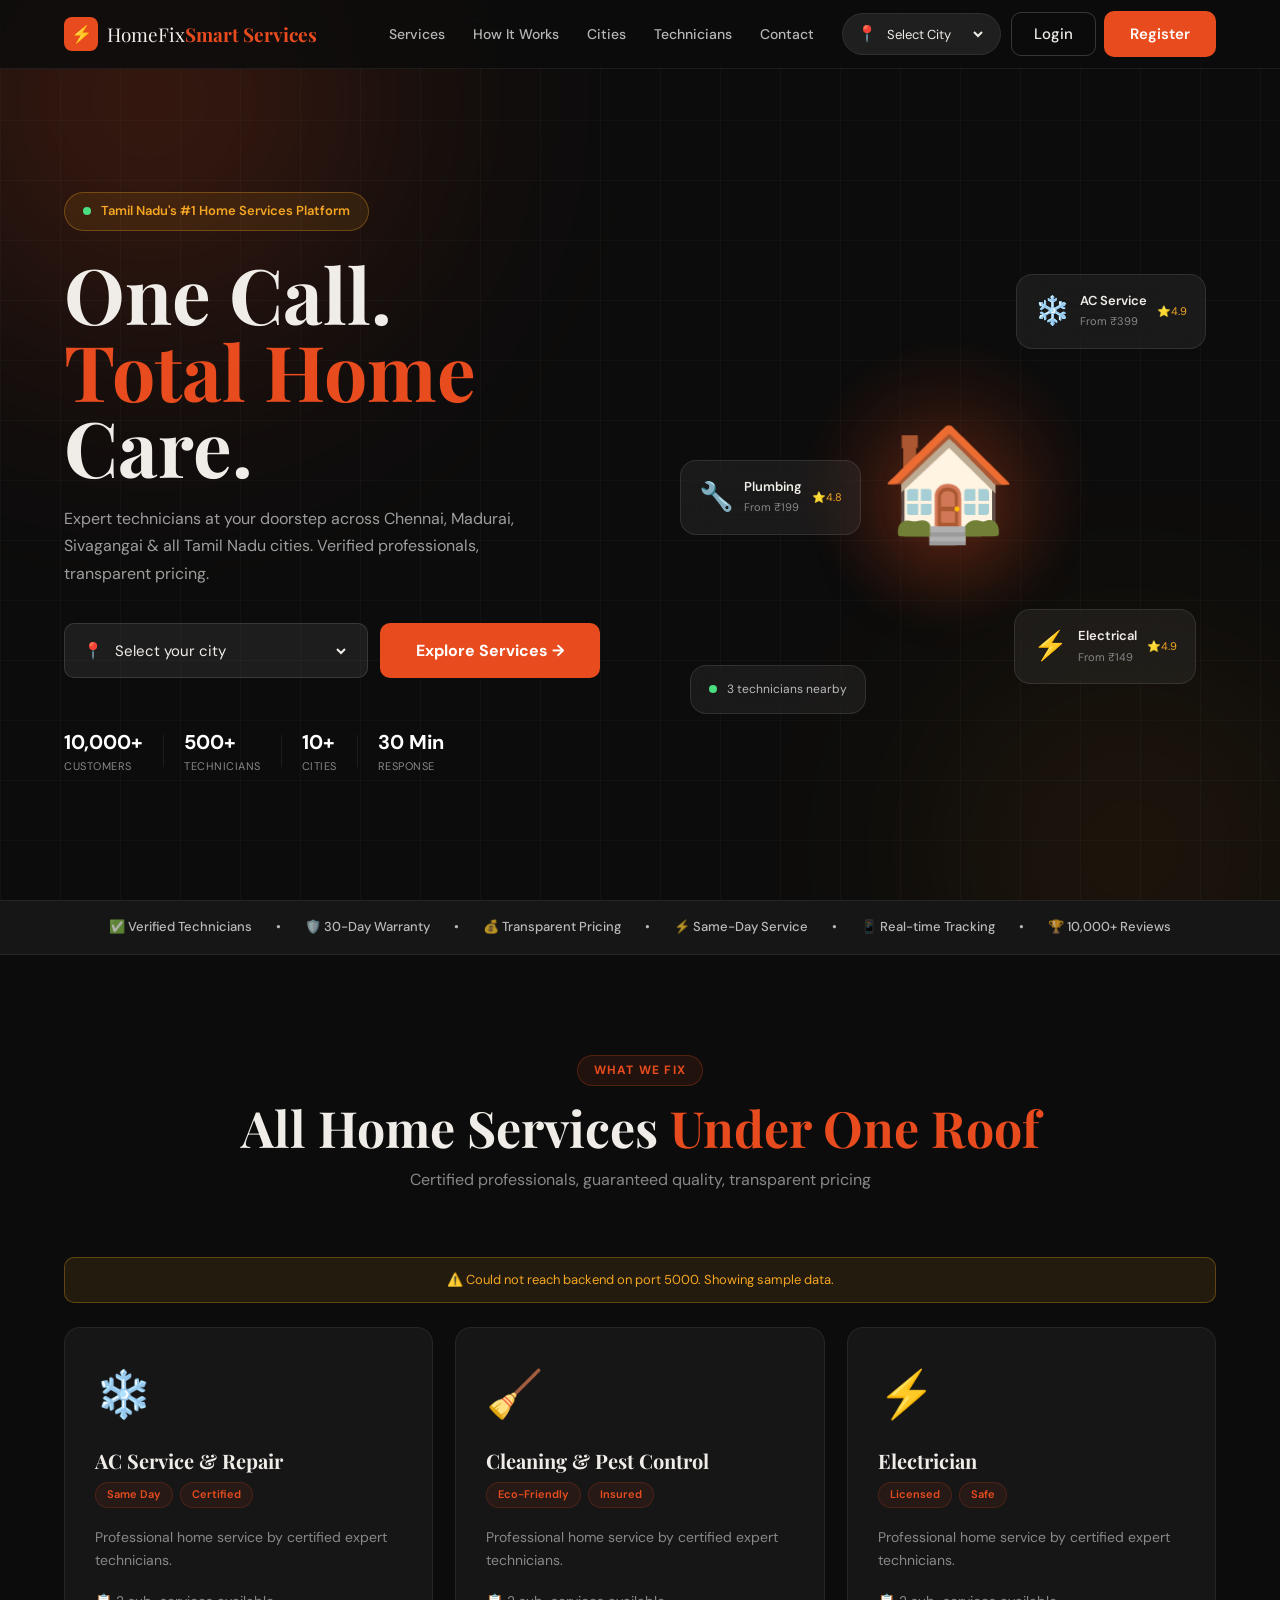
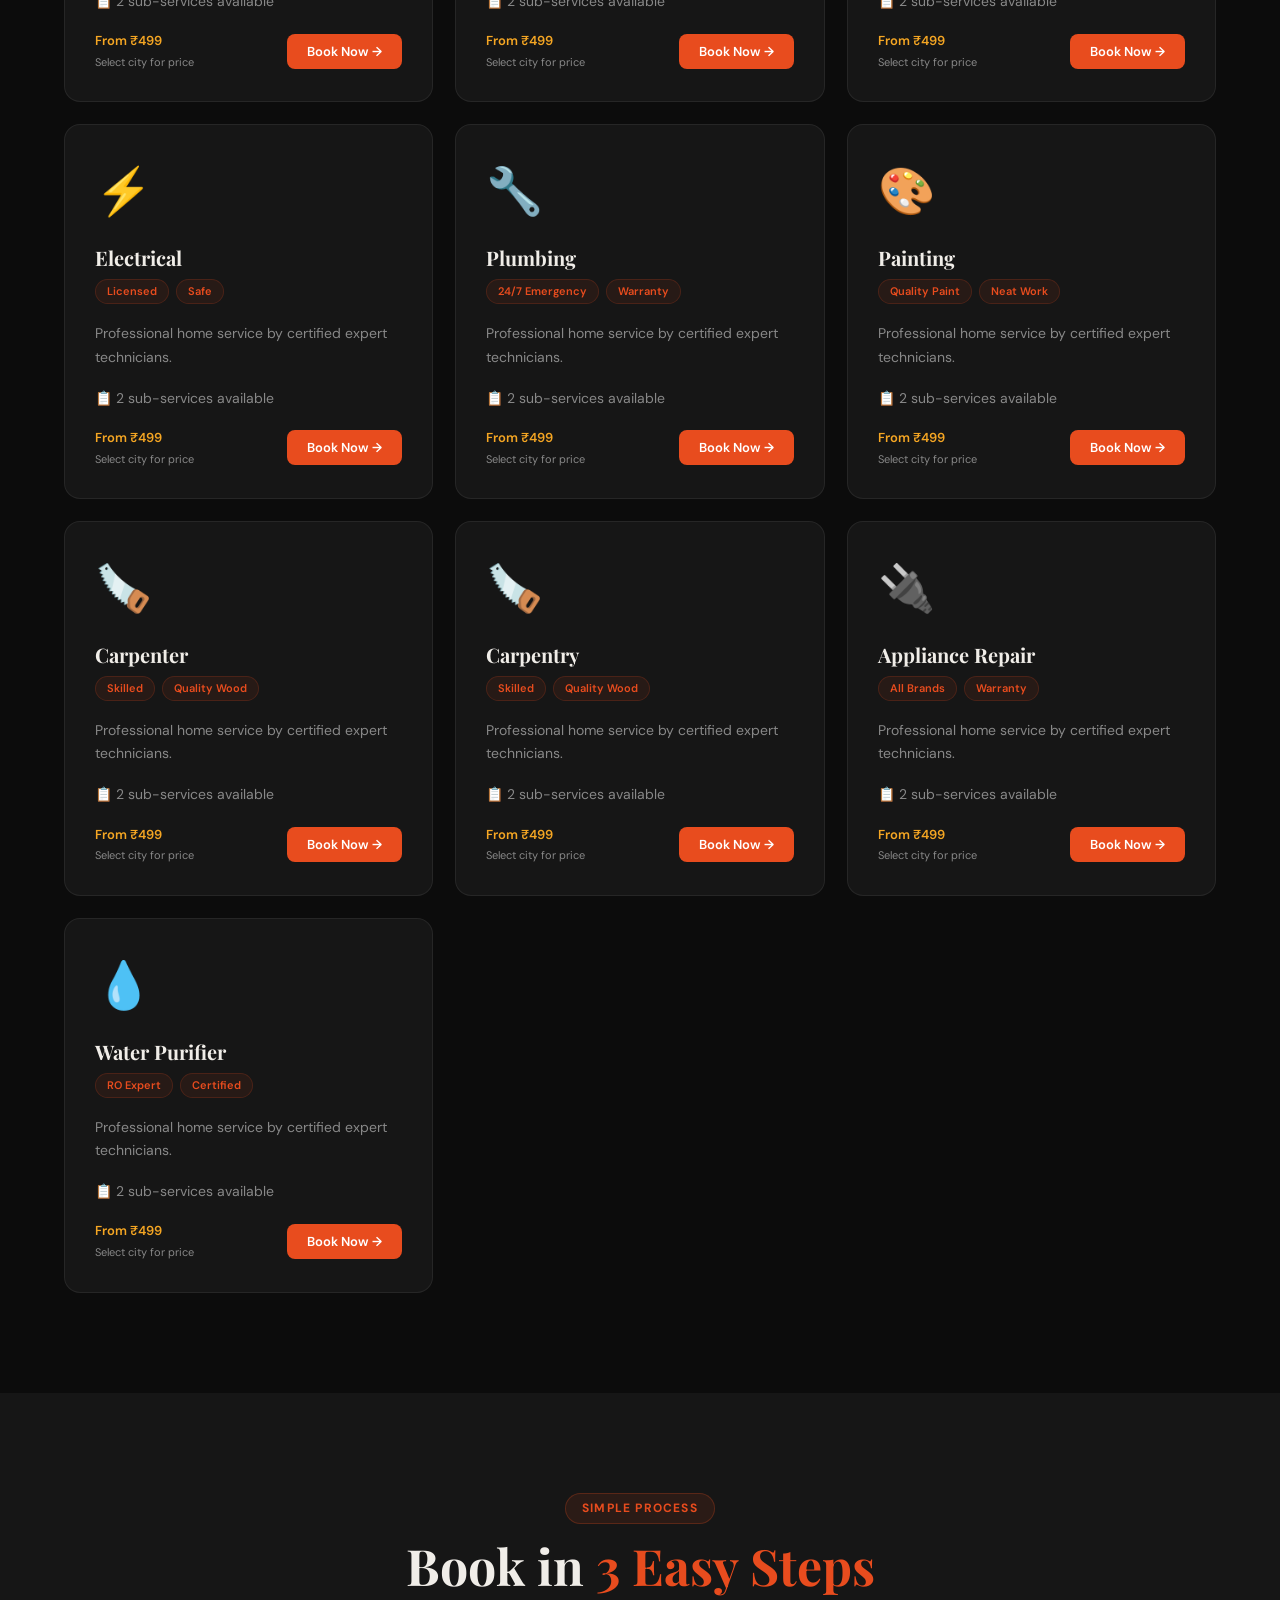
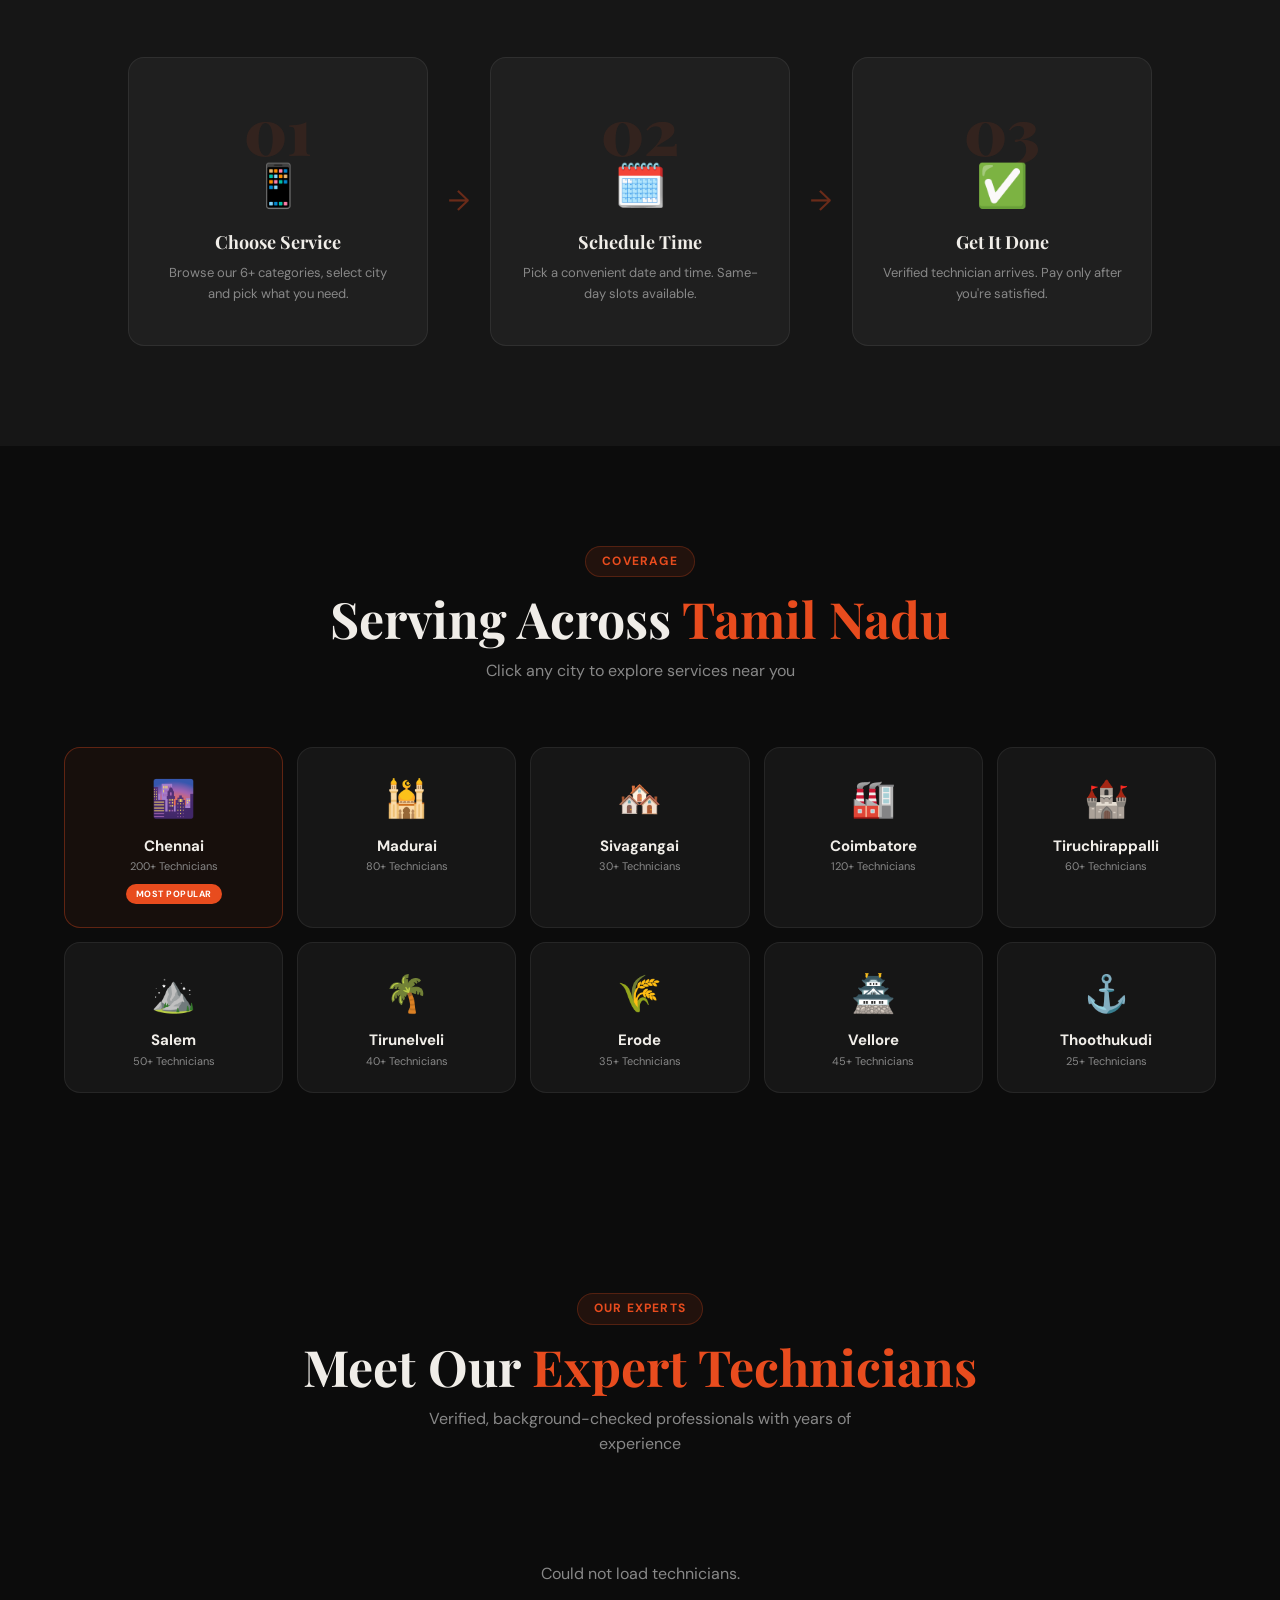
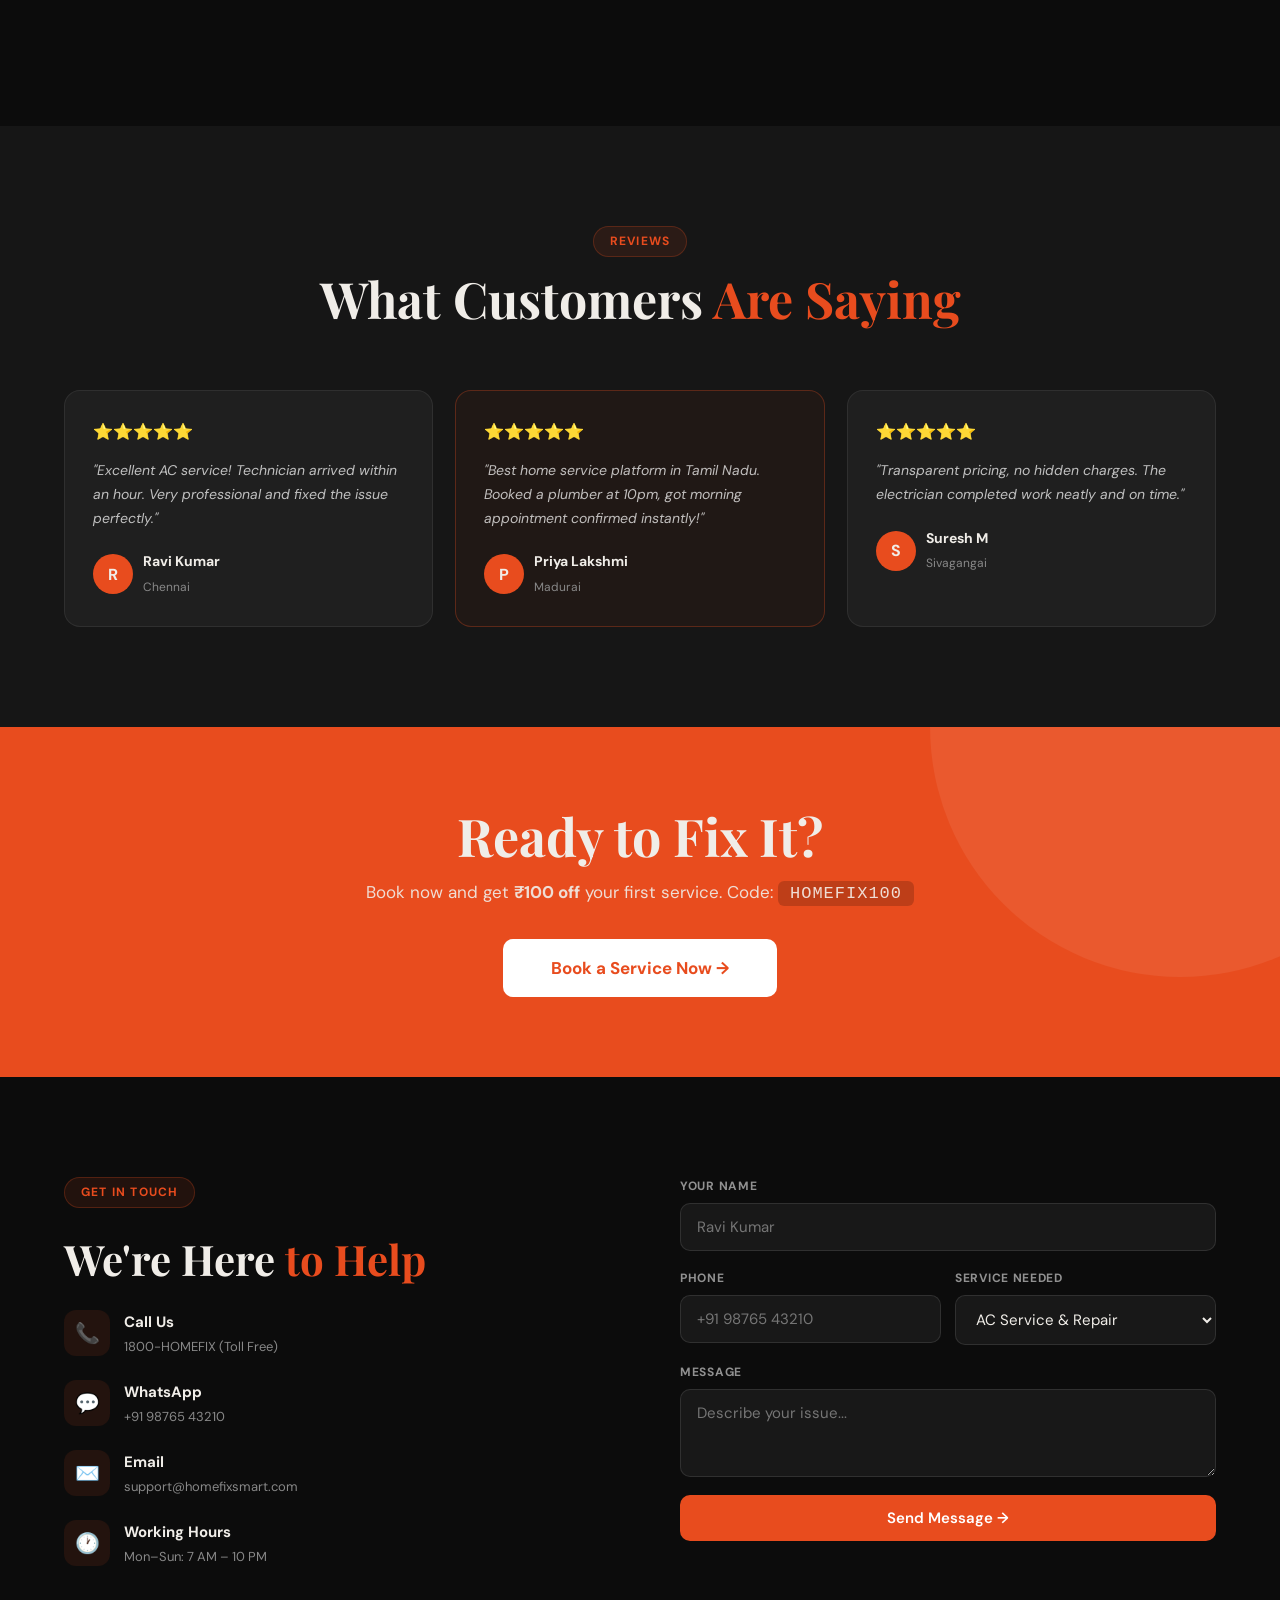
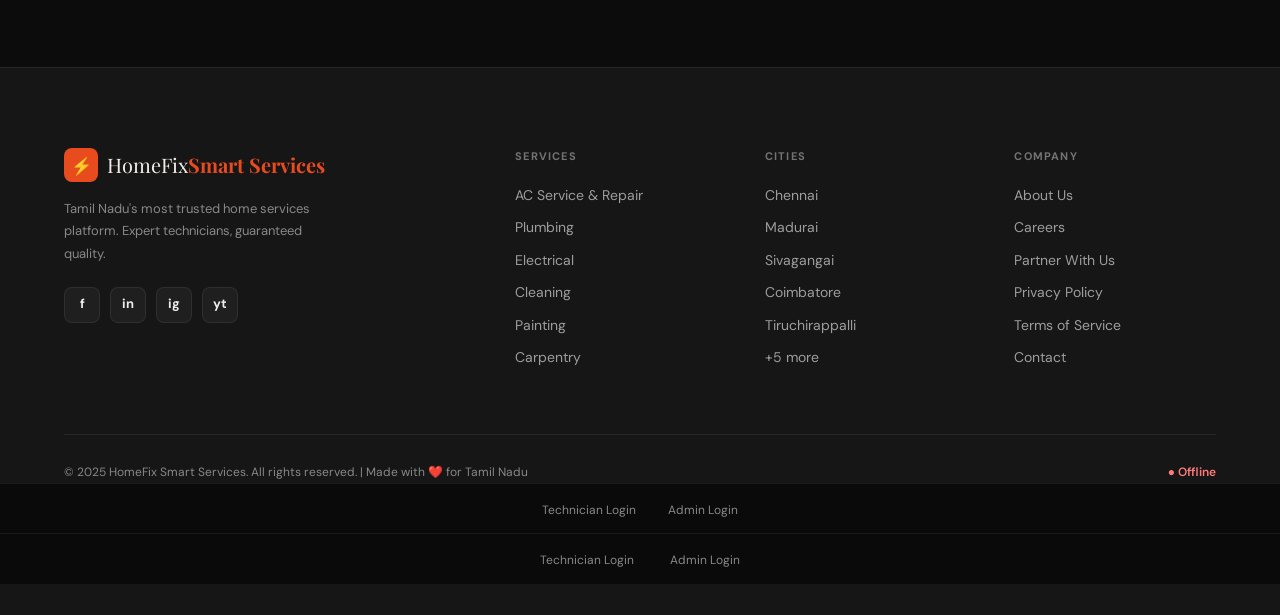
==== commit 06005603: "Added footer links for technician and admin login" ====
--- a/index.html
+++ b/index.html
@@ -3,7 +3,7 @@
 <head>
   <meta charset="UTF-8"/>
   <meta name="viewport" content="width=device-width, initial-scale=1.0"/>
-  <title>HomeFix Smart Services � One Call. Total Home Care.</title>
+  <title>HomeFix Smart Services  One Call. Total Home Care.</title>
   <link rel="preconnect" href="https://fonts.googleapis.com"/>
   <link href="https://fonts.googleapis.com/css2?family=Playfair+Display:wght@700;900&family=DM+Sans:opsz,wght@9..40,300;9..40,400;9..40,500;9..40,600;9..40,700&display=swap" rel="stylesheet"/>
   <link rel="stylesheet" href="styles.css"/>
@@ -415,6 +415,12 @@
       <div class="api-live" id="apiLive">● Live</div>
     </div>
   </div>
+
+  <div style="background:#0a0a0a;padding:12px;text-align:center;border-top:1px solid #1a1a1a"><a href="/technician.html" style="color:#888;font-size:12px;margin:0 16px;text-decoration:none">Technician Login</a><a href="/admin.html" style="color:#888;font-size:12px;margin:0 16px;text-decoration:none">Admin Login</a></div>
+  <div style="background:#0a0a0a;padding:12px;text-align:center;border-top:1px solid #1a1a1a">
+    <a href="/technician.html" style="color:#888;font-size:12px;margin:0 16px;text-decoration:none">Technician Login</a>
+    <a href="/admin.html" style="color:#888;font-size:12px;margin:0 16px;text-decoration:none">Admin Login</a>
+  </div>
 </footer>
 
 <div id="toast" class="toast hidden"></div>
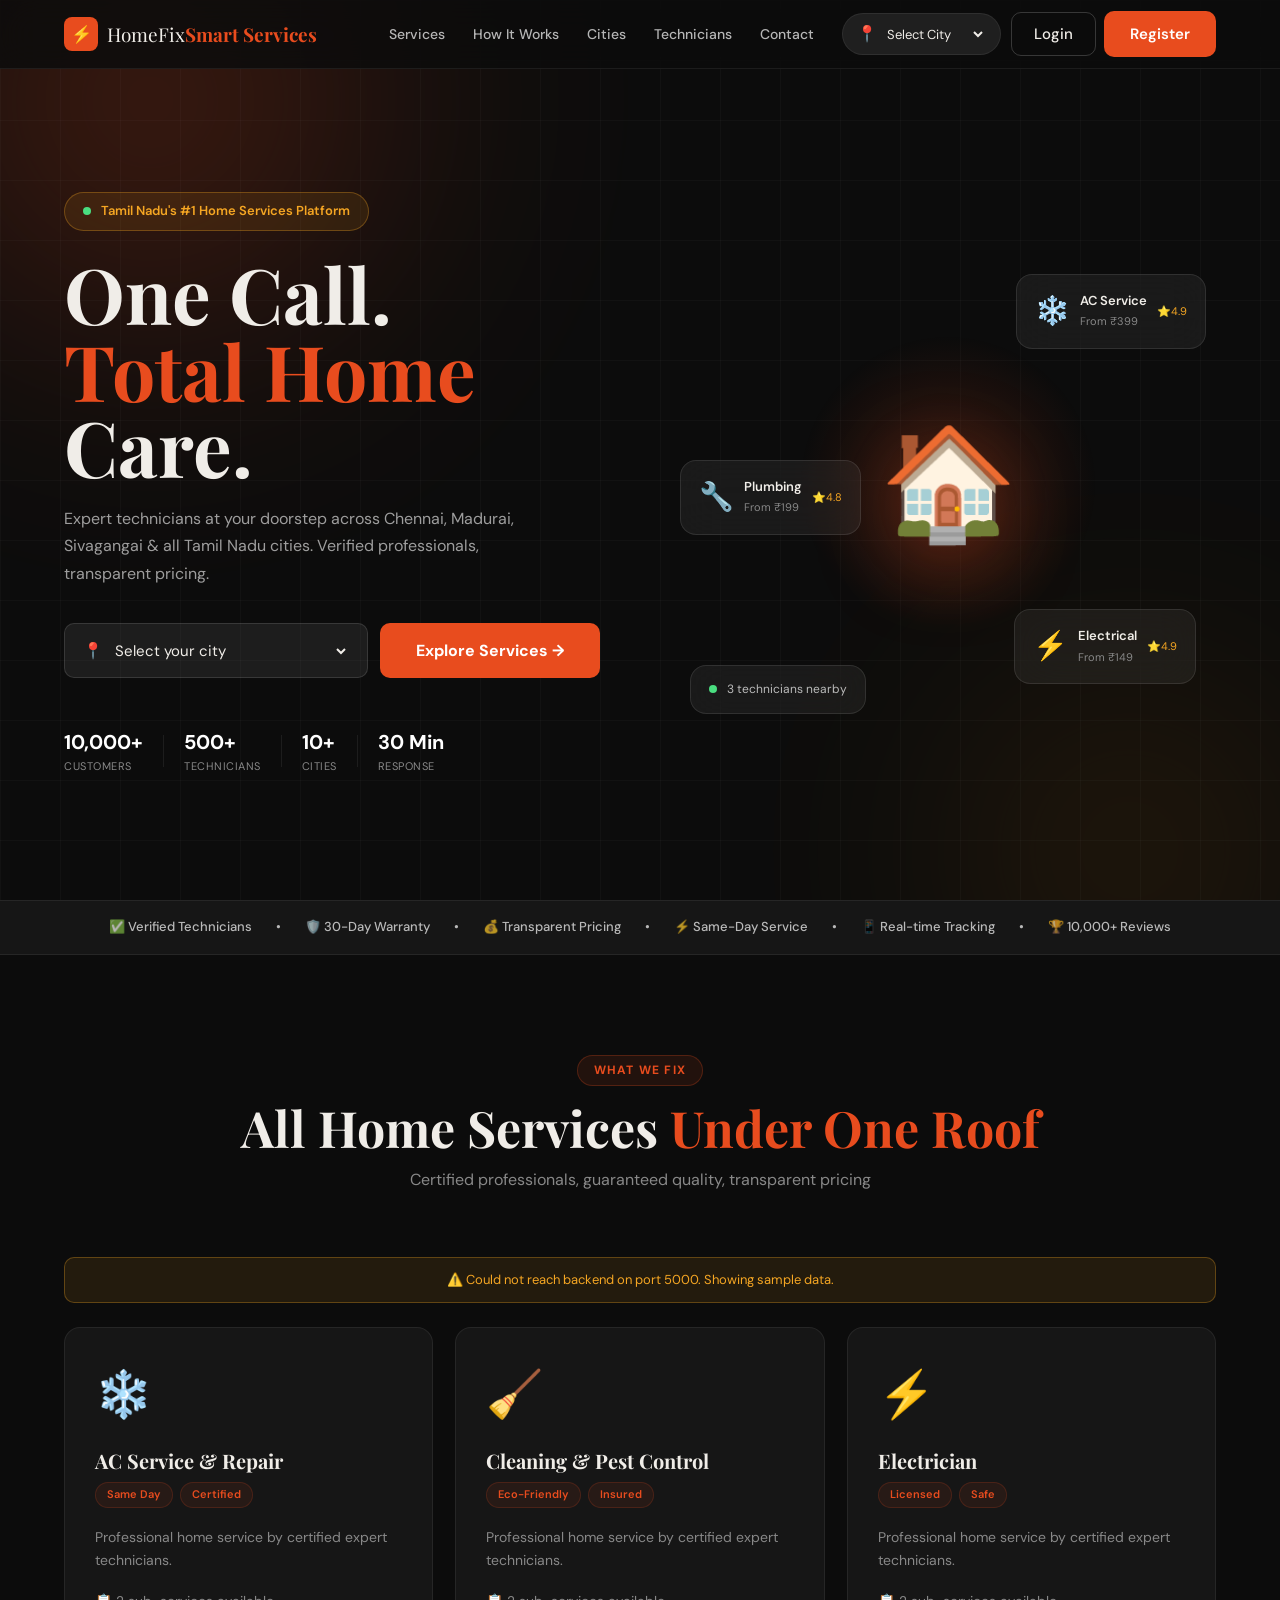
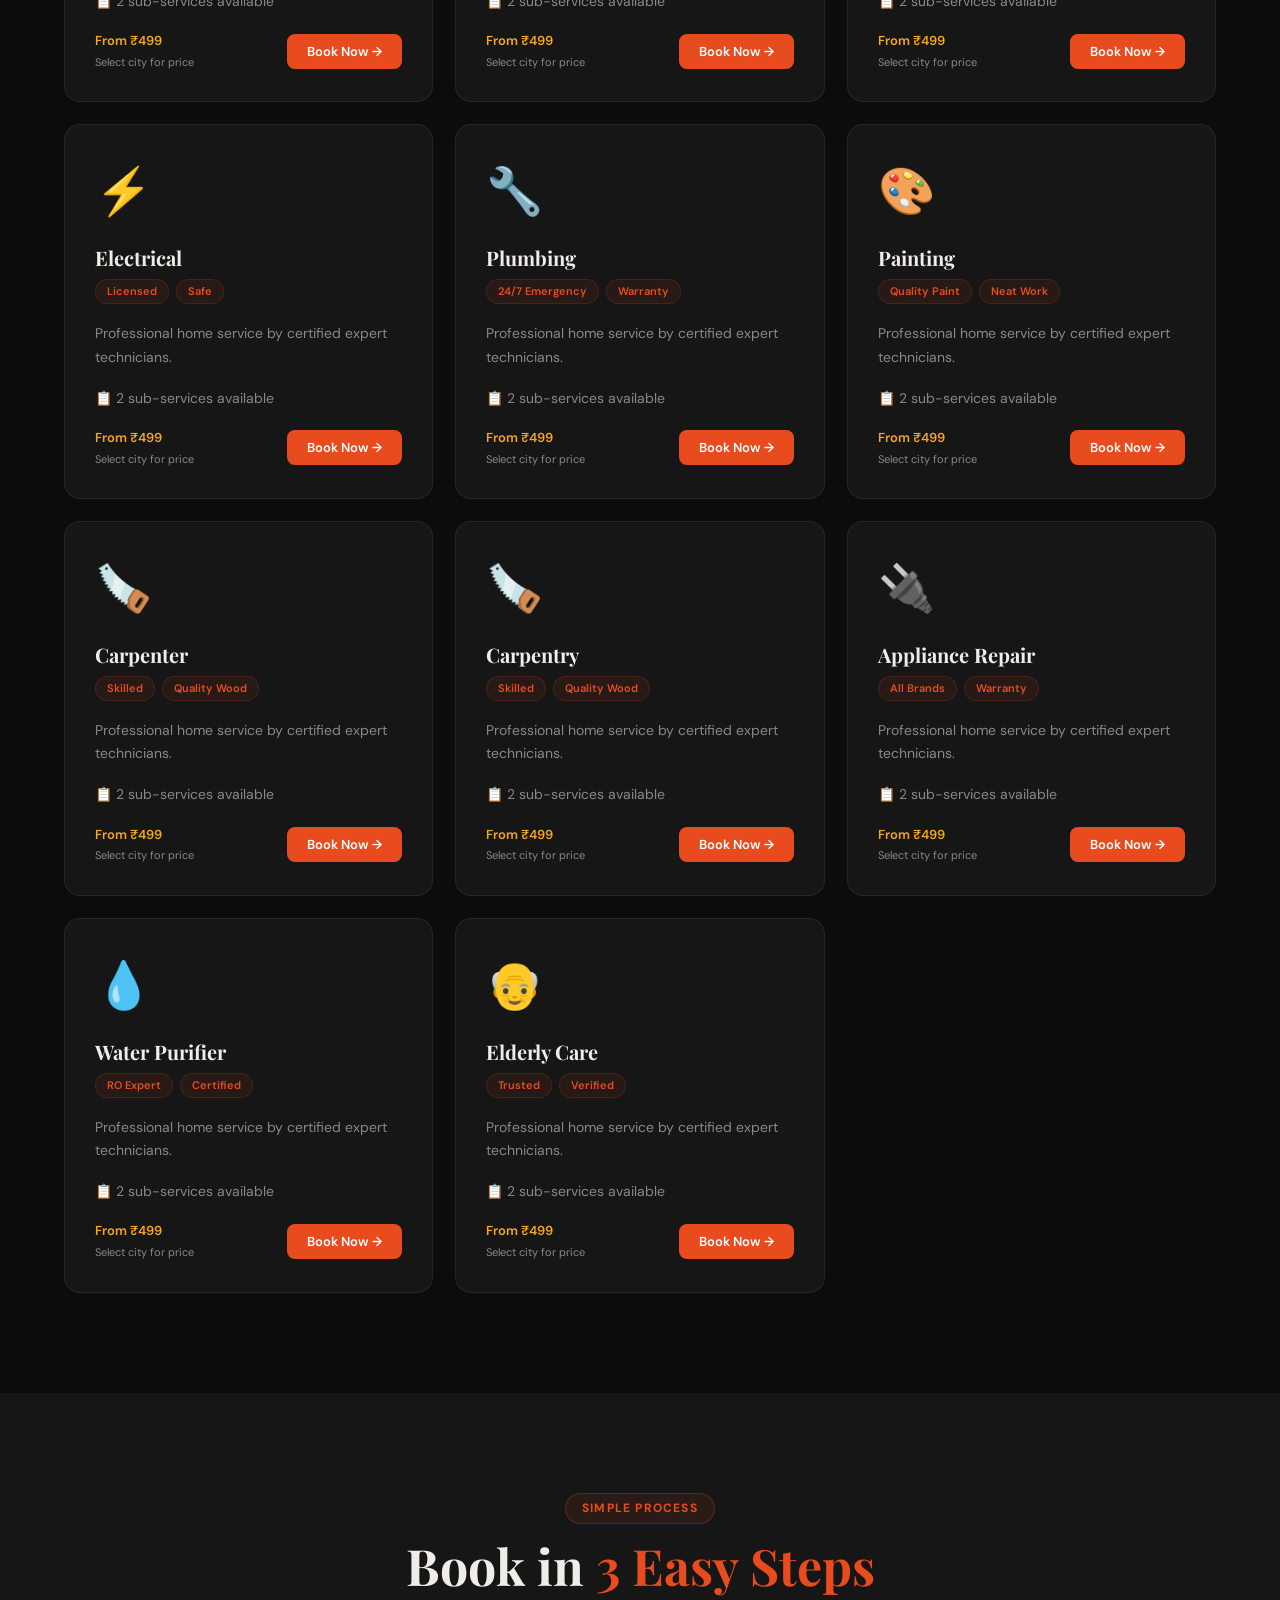
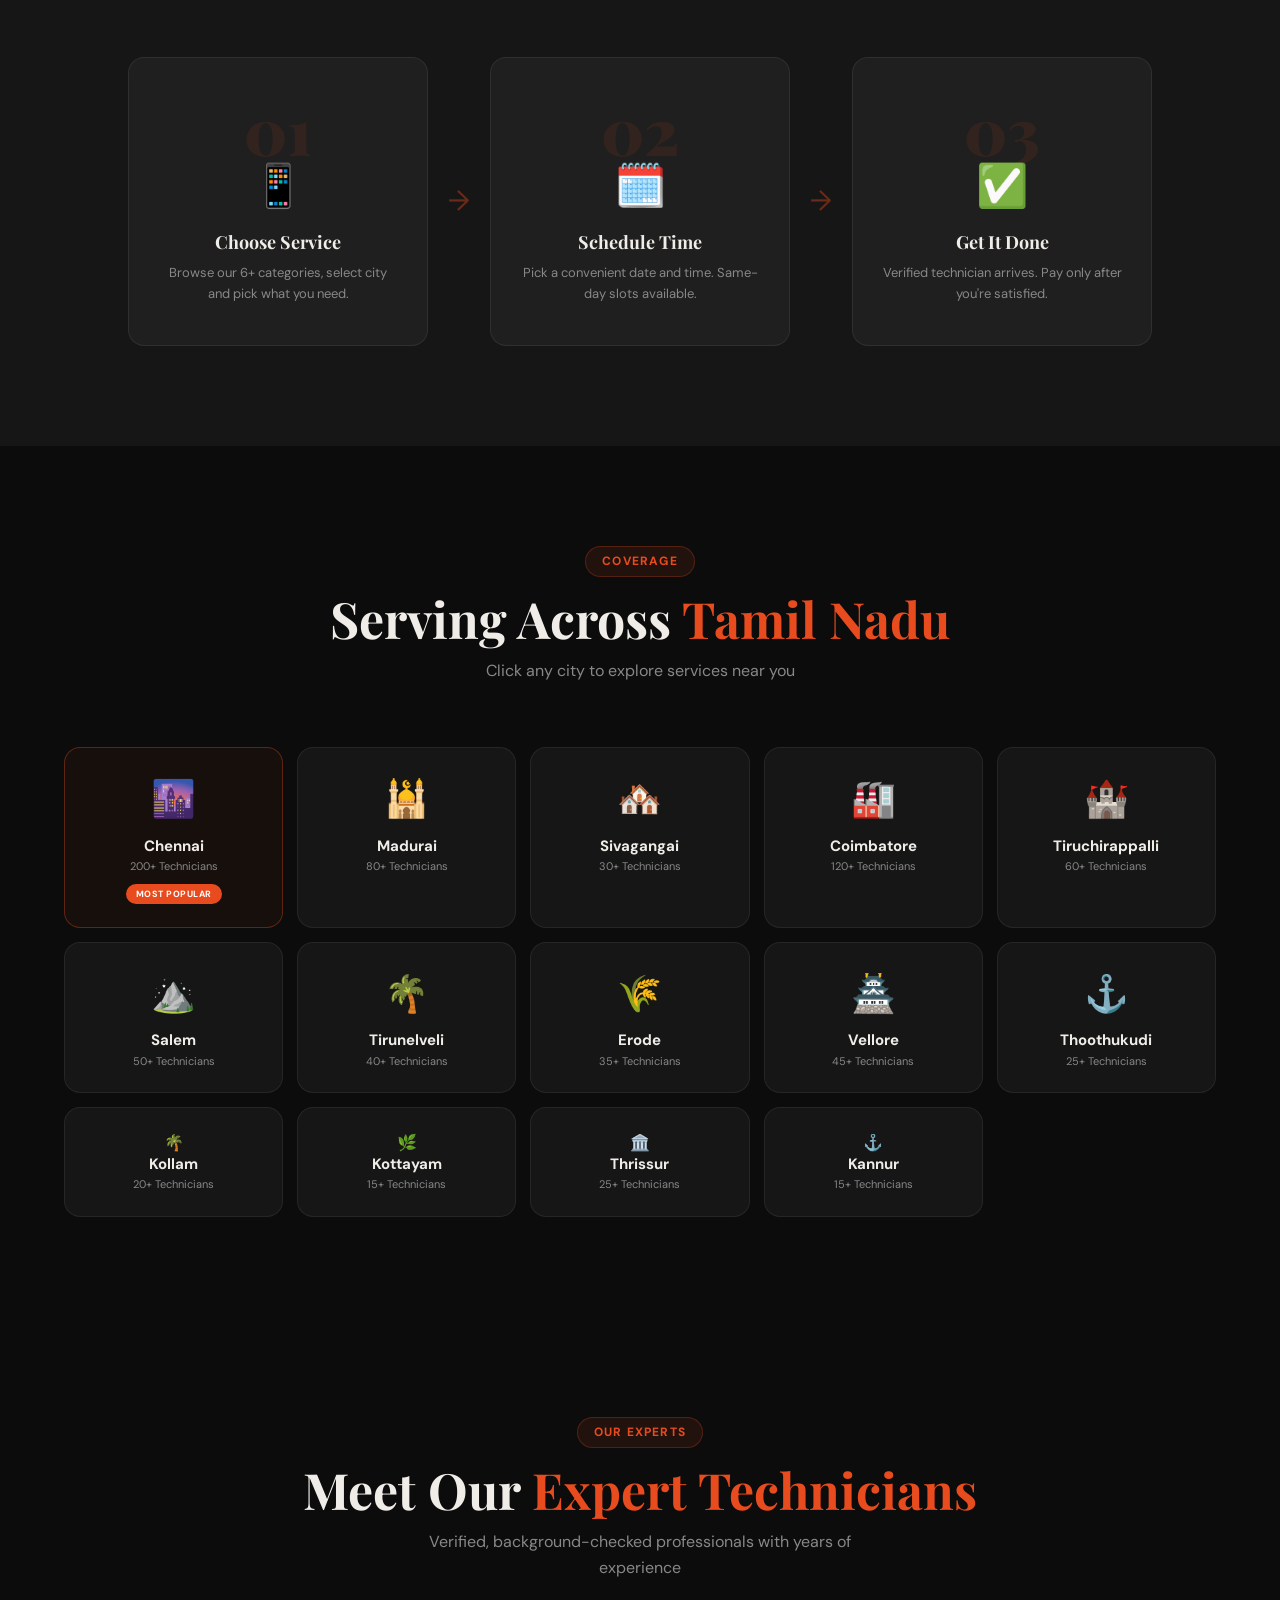
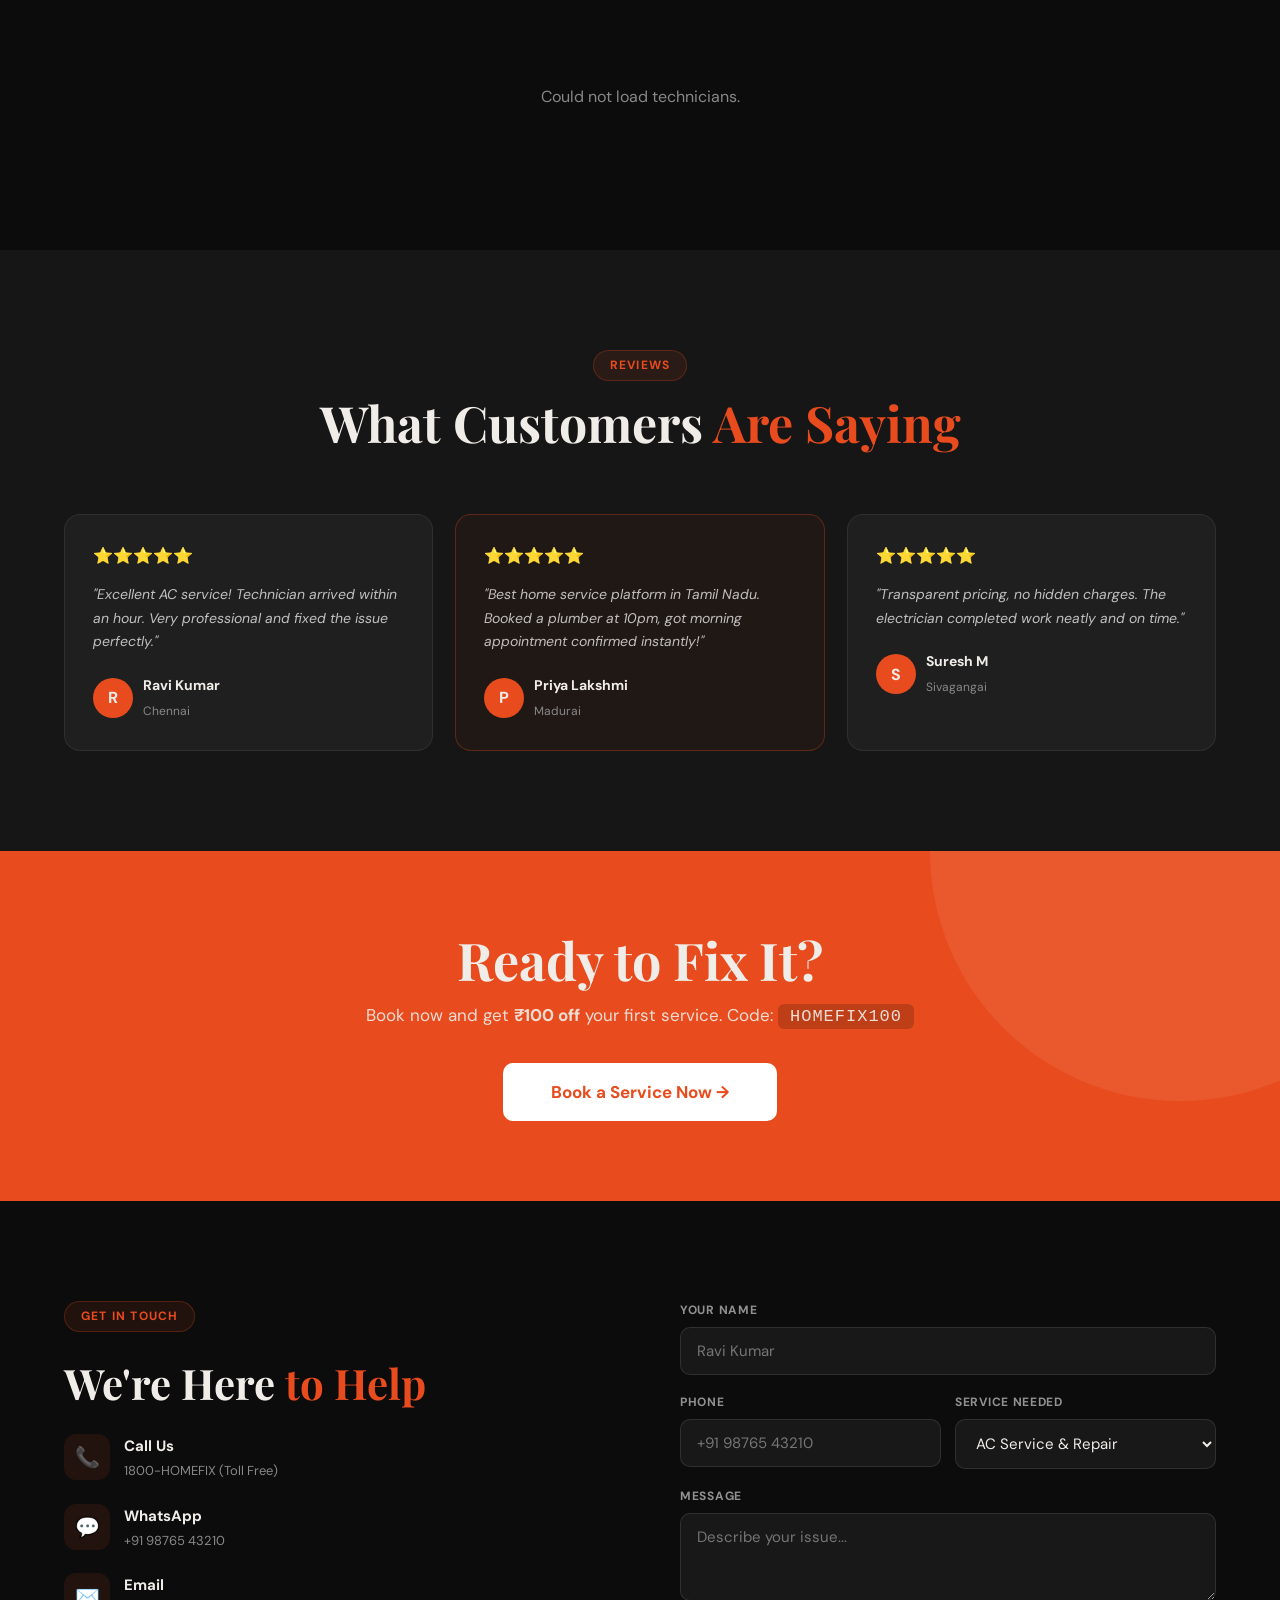
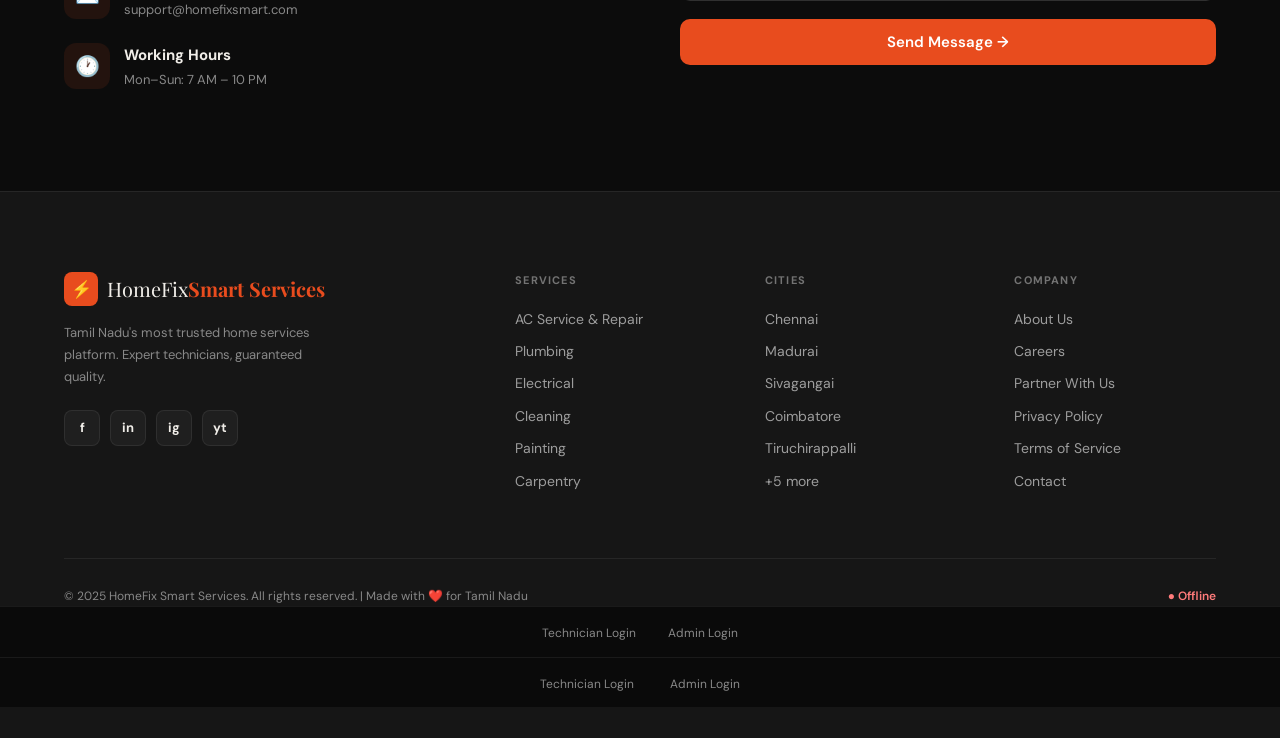
==== commit 487a9387: "Added Elderly Care service and Kerala cities" ====
--- a/index.html
+++ b/index.html
@@ -91,7 +91,7 @@
             <option value="">Select city</option>
             <option>Chennai</option><option>Madurai</option><option>Sivagangai</option>
             <option>Coimbatore</option><option>Tiruchirappalli</option><option>Salem</option>
-            <option>Tirunelveli</option><option>Erode</option><option>Vellore</option><option>Thoothukudi</option>
+            <option>Tirunelveli</option><option>Erode</option><option>Vellore</option><option>Thoothukudi</option><option>Kollam</option><option>Kottayam</option><option>Thrissur</option><option>Kannur</option>
           </select>
         </div>
         <div class="field-group">
@@ -133,6 +133,7 @@
       <h2>Booking Confirmed! 🎉</h2>
       <p class="auth-sub">Our technician will contact you within 30 minutes.</p>
       <div class="booking-confirm-card" id="bookingConfirmCard"></div>
+          <a id="chatBtn" href="#" style="display:none;background:#e84c1e;color:#fff;padding:12px 24px;border-radius:10px;text-decoration:none;font-weight:700;font-size:14px;margin-top:16px;display:inline-block">💬 Chat with Technician</a>
       <div style="display:flex;gap:12px;justify-content:center;margin-top:20px;">
         <button class="btn-primary" onclick="openMyBookings()">View Bookings</button>
         <button class="btn-ghost" onclick="closeBooking()">Done</button>
@@ -172,7 +173,7 @@
           <option value="">Select City</option>
           <option>Chennai</option><option>Madurai</option><option>Sivagangai</option>
           <option>Coimbatore</option><option>Tiruchirappalli</option><option>Salem</option>
-          <option>Tirunelveli</option><option>Erode</option><option>Vellore</option><option>Thoothukudi</option>
+          <option>Tirunelveli</option><option>Erode</option><option>Vellore</option><option>Thoothukudi</option><option>Kollam</option><option>Kottayam</option><option>Thrissur</option><option>Kannur</option>
         </select>
       </div>
       <div id="authButtons" class="auth-btn-group">
@@ -228,7 +229,7 @@
             <option value="">Select your city</option>
             <option>Chennai</option><option>Madurai</option><option>Sivagangai</option>
             <option>Coimbatore</option><option>Tiruchirappalli</option><option>Salem</option>
-            <option>Tirunelveli</option><option>Erode</option><option>Vellore</option><option>Thoothukudi</option>
+            <option>Tirunelveli</option><option>Erode</option><option>Vellore</option><option>Thoothukudi</option><option>Kollam</option><option>Kottayam</option><option>Thrissur</option><option>Kannur</option>
           </select>
         </div>
         <button class="btn-hero" onclick="goToServices()">Explore Services →</button>
@@ -322,6 +323,26 @@
       <div class="city-card" onclick="pickCity('Erode')"><div class="city-ico">🌾</div><div><h3>Erode</h3><p>35+ Technicians</p></div></div>
       <div class="city-card" onclick="pickCity('Vellore')"><div class="city-ico">🏯</div><div><h3>Vellore</h3><p>45+ Technicians</p></div></div>
       <div class="city-card" onclick="pickCity('Thoothukudi')"><div class="city-ico">⚓</div><div><h3>Thoothukudi</h3><p>25+ Technicians</p></div></div>
+        <div class="city-card" onclick="pickCity('Kollam')">
+          <div class="city-icon">🌴</div>
+          <h3>Kollam</h3>
+          <p>20+ Technicians</p>
+        </div>
+        <div class="city-card" onclick="pickCity('Kottayam')">
+          <div class="city-icon">🌿</div>
+          <h3>Kottayam</h3>
+          <p>15+ Technicians</p>
+        </div>
+        <div class="city-card" onclick="pickCity('Thrissur')">
+          <div class="city-icon">🏛️</div>
+          <h3>Thrissur</h3>
+          <p>25+ Technicians</p>
+        </div>
+        <div class="city-card" onclick="pickCity('Kannur')">
+          <div class="city-icon">⚓</div>
+          <h3>Kannur</h3>
+          <p>15+ Technicians</p>
+        </div>
     </div>
   </div>
 </section>
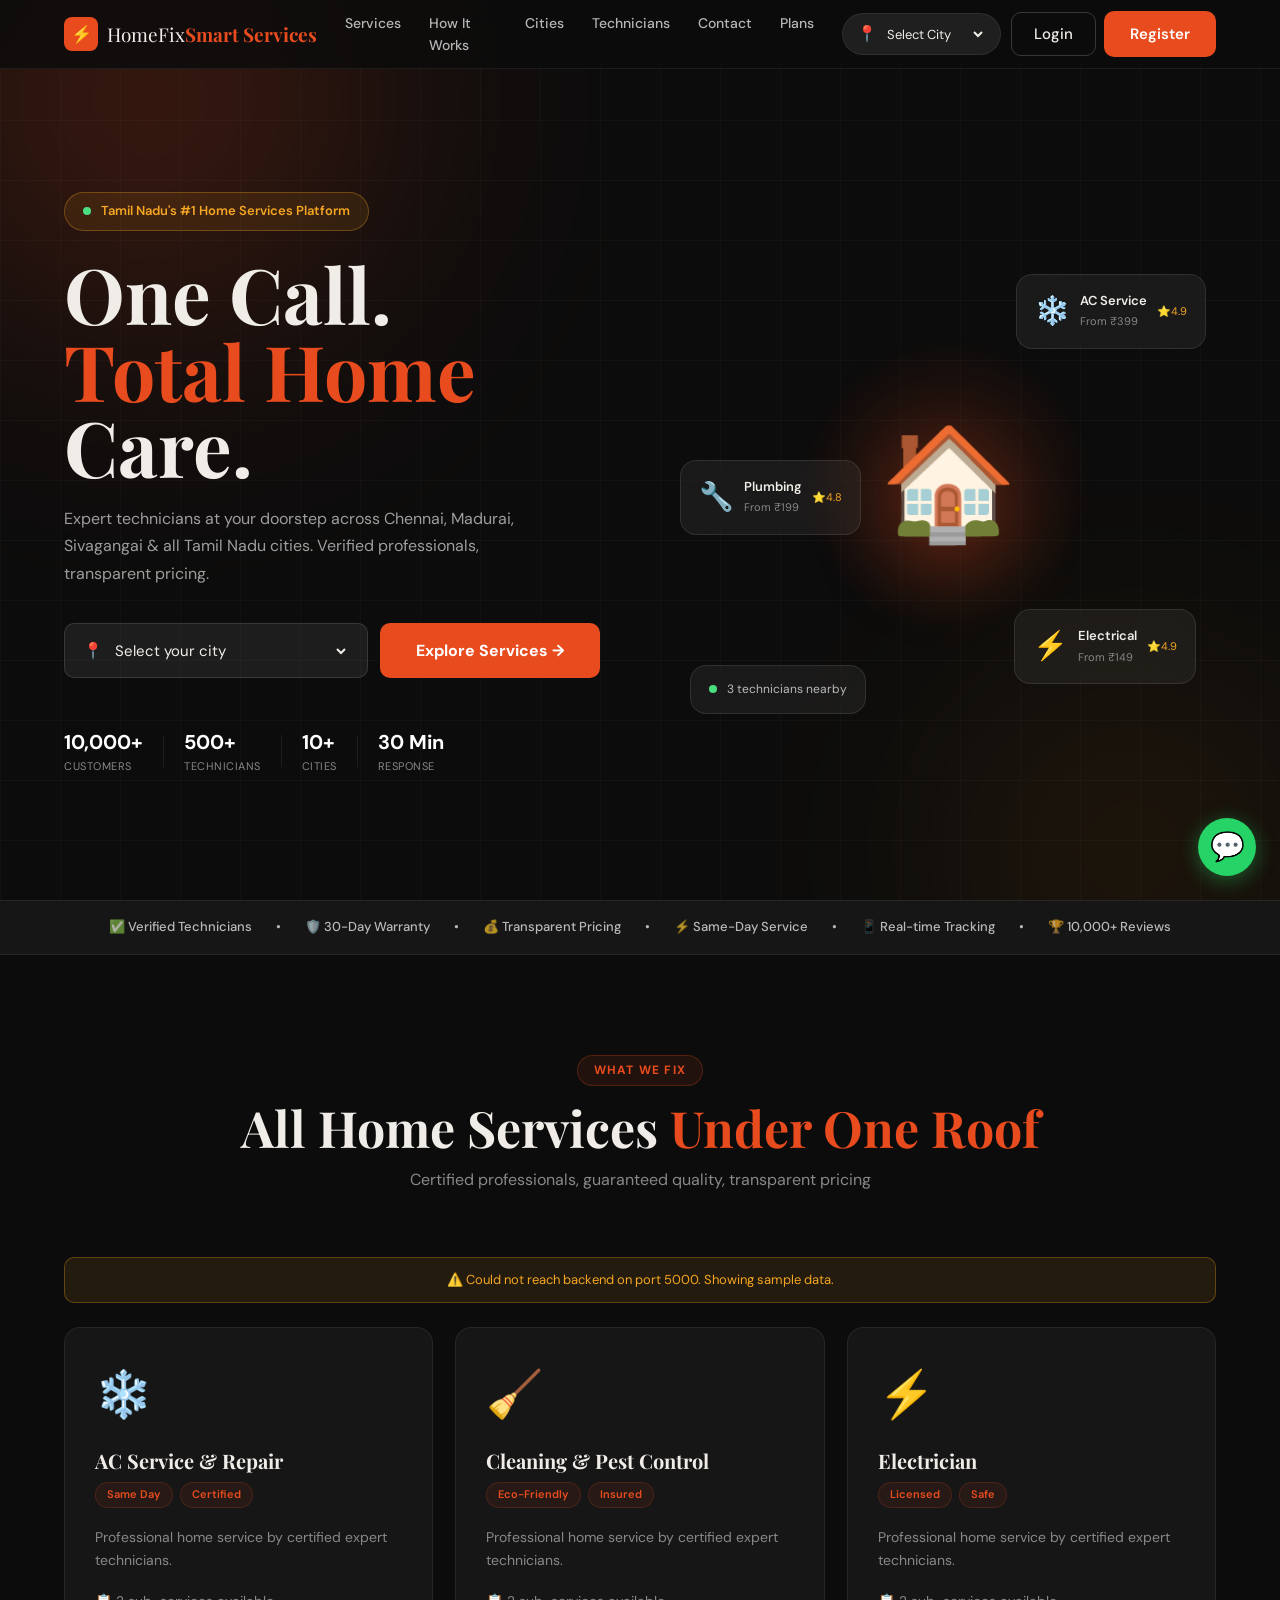
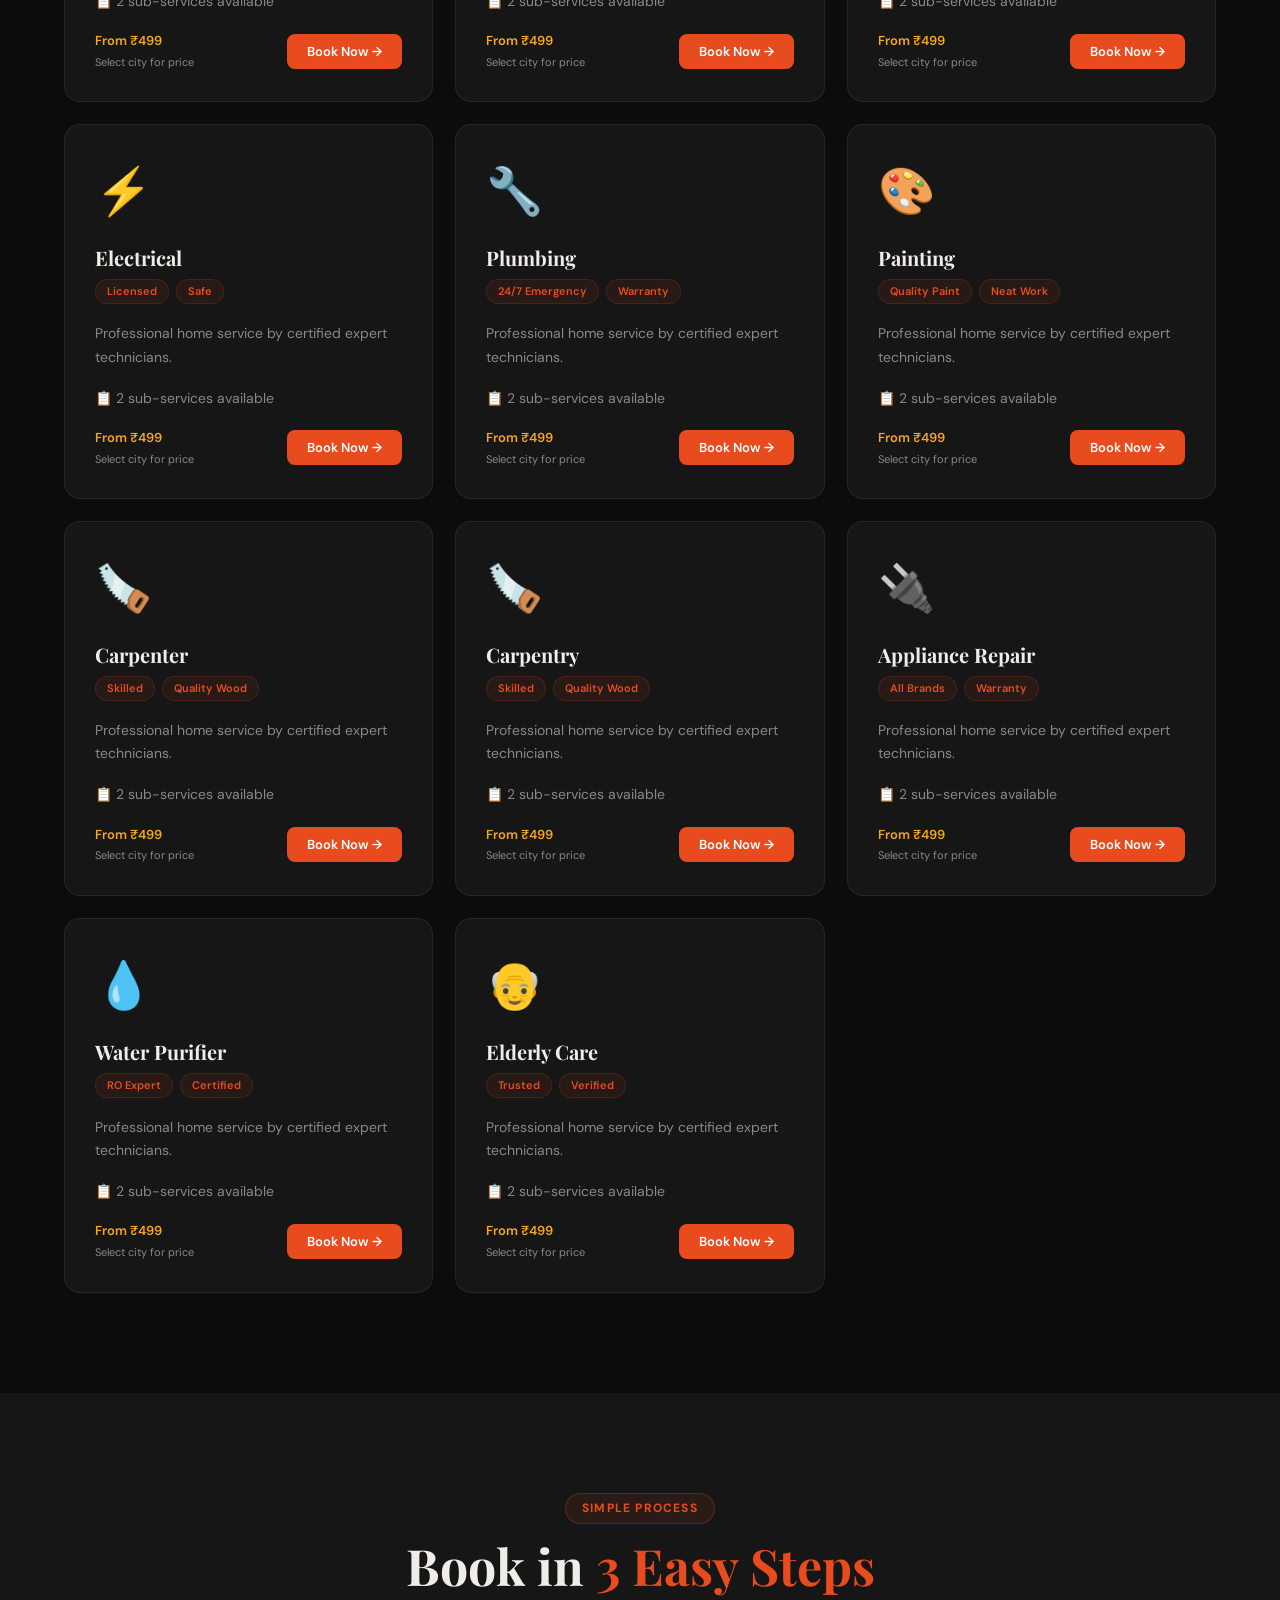
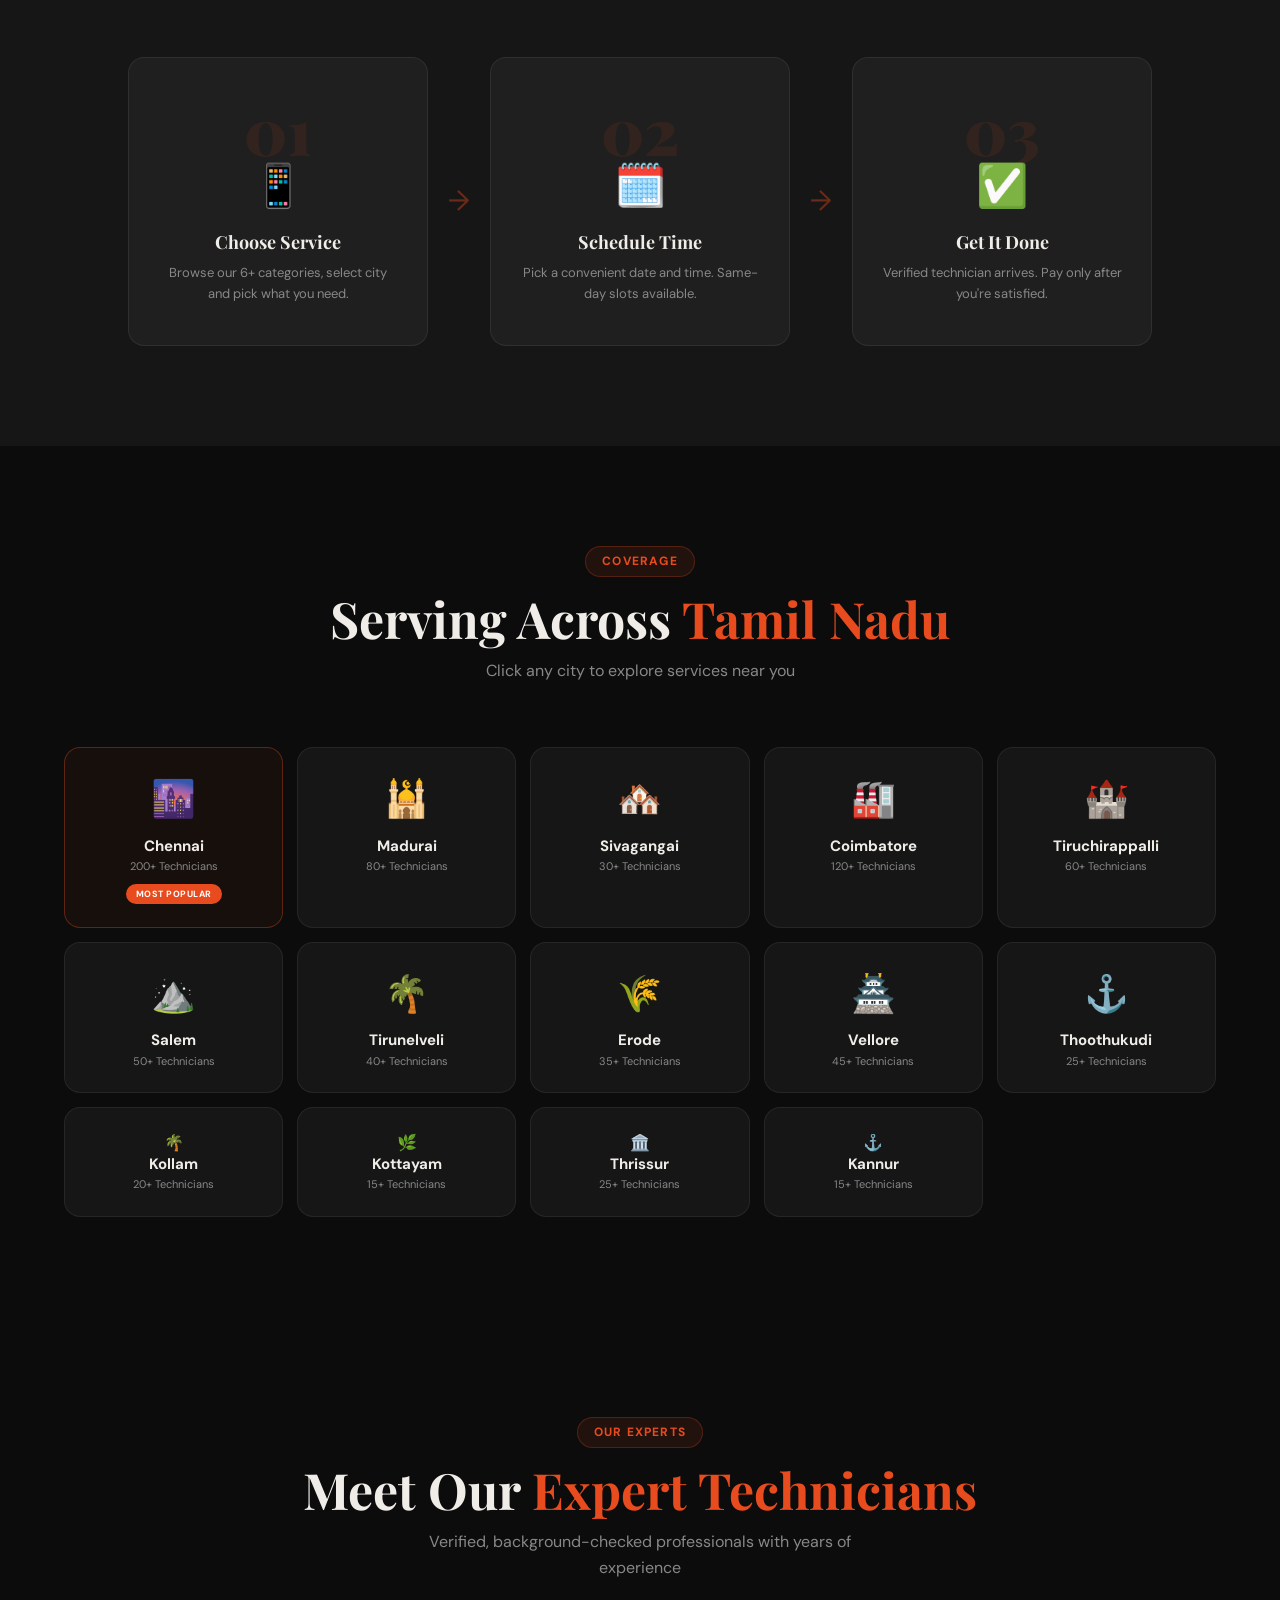
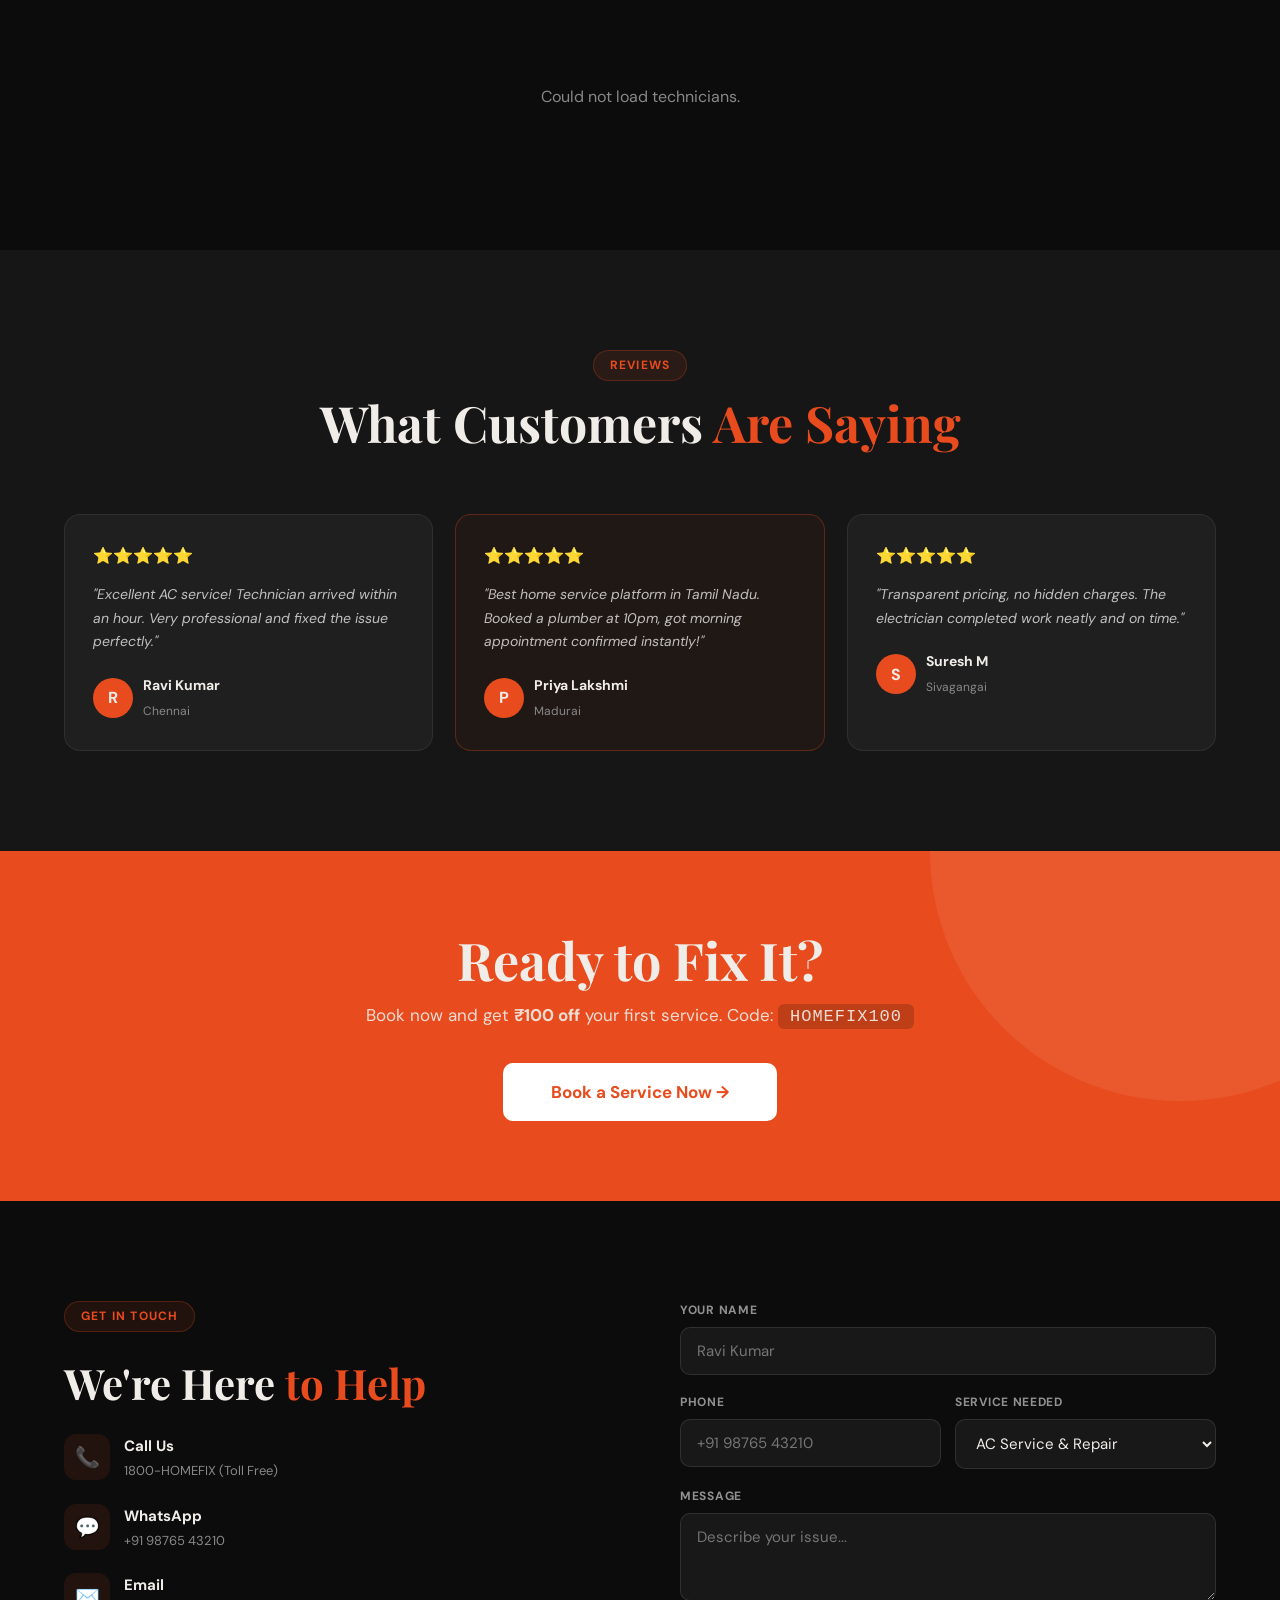
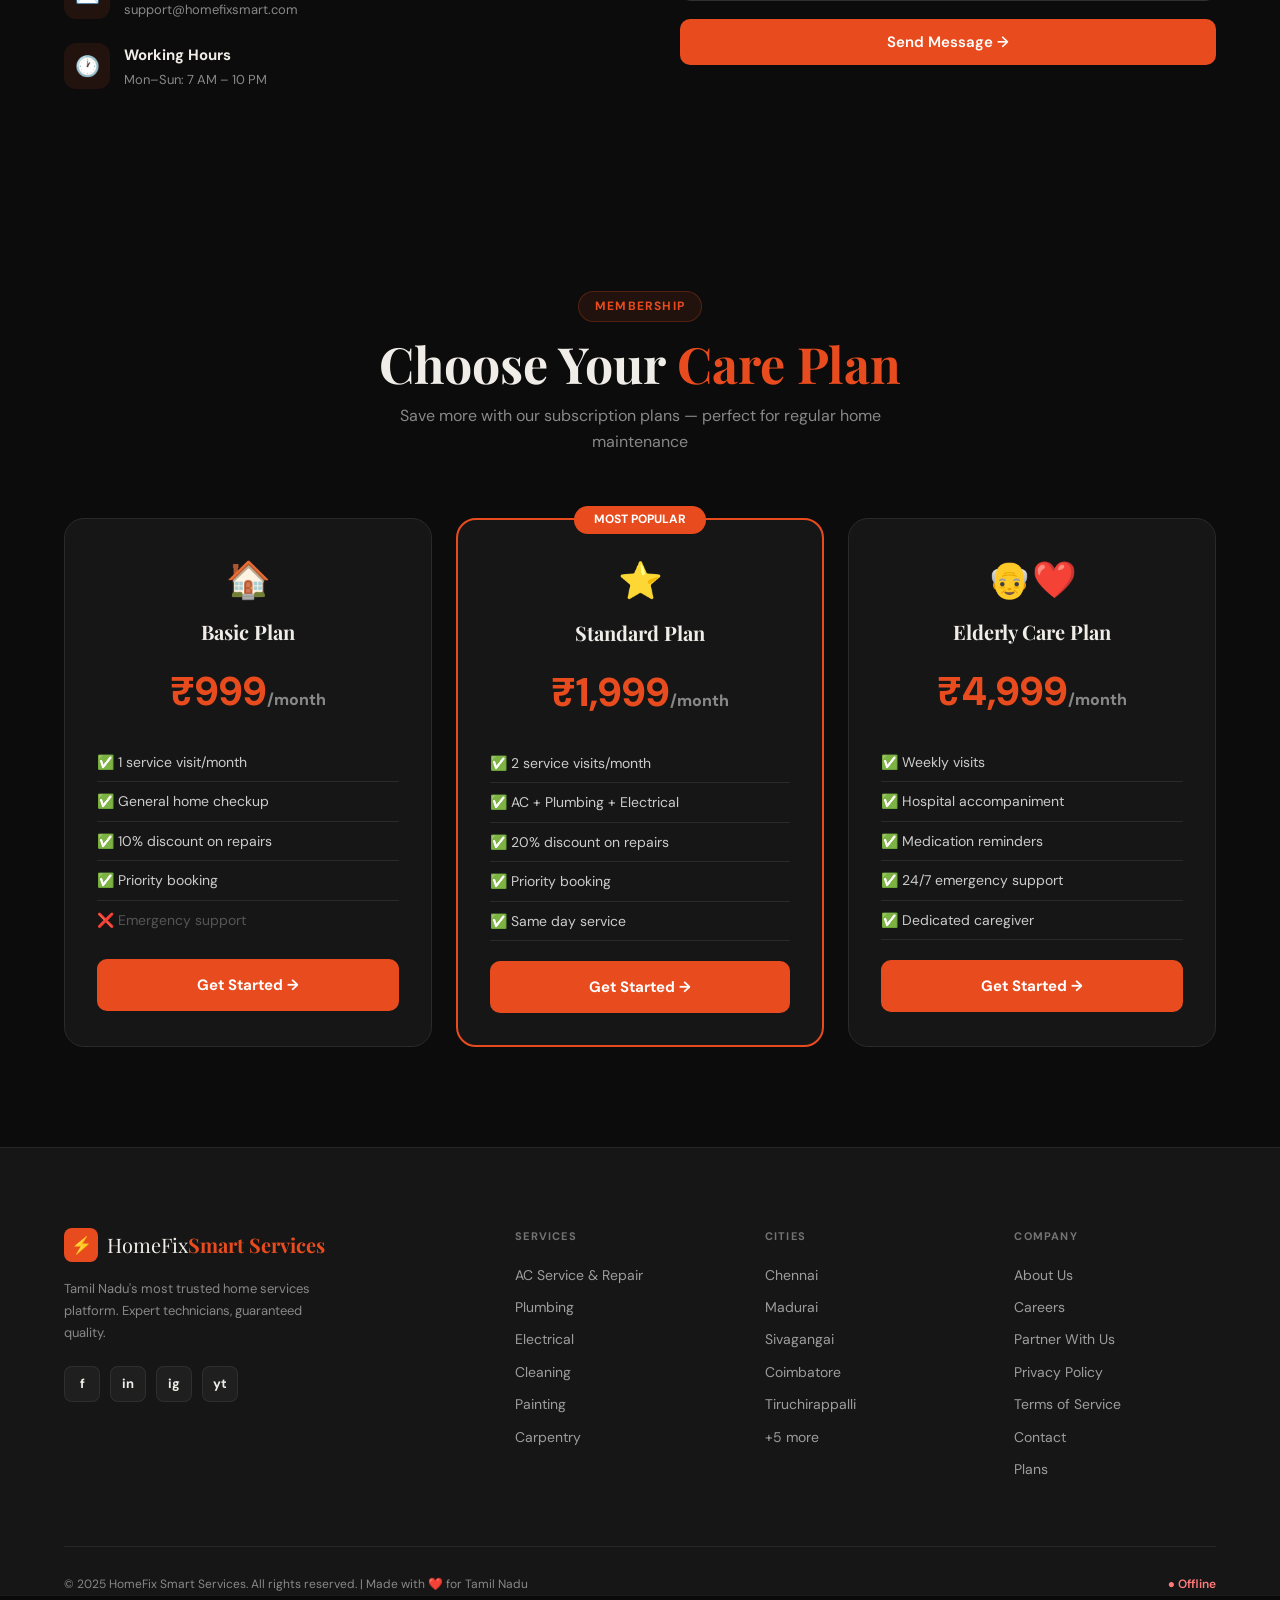
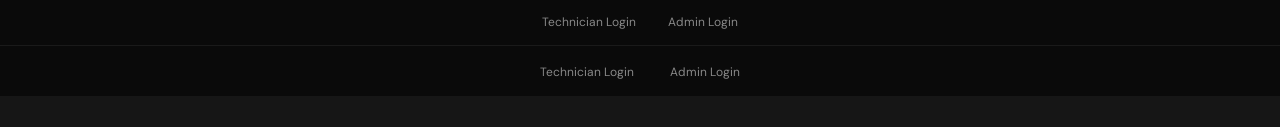
==== commit 6f6741a5: "Added WhatsApp button and subscription plans" ====
--- a/index.html
+++ b/index.html
@@ -165,6 +165,7 @@
       <a href="#cities">Cities</a>
       <a href="#technicians">Technicians</a>
       <a href="#contact">Contact</a>
+      <a href="#plans">Plans</a>
     </div>
     <div class="nav-actions">
       <div class="city-pill">
@@ -419,6 +420,66 @@
 </section>
 
 <!-- FOOTER -->
+
+<!-- SUBSCRIPTION PLANS -->
+<section class="section" id="plans">
+  <div class="container">
+    <div class="section-head">
+      <div class="section-tag">Membership</div>
+      <h2>Choose Your <span class="accent">Care Plan</span></h2>
+      <p>Save more with our subscription plans — perfect for regular home maintenance</p>
+    </div>
+    <div style="display:grid;grid-template-columns:repeat(auto-fit,minmax(280px,1fr));gap:24px;margin-top:40px">
+      
+      <!-- Basic Plan -->
+      <div style="background:#161616;border:1px solid #2a2a2a;border-radius:20px;padding:32px;text-align:center;transition:transform .3s" onmouseover="this.style.transform='translateY(-8px)'" onmouseout="this.style.transform='translateY(0)'">
+        <div style="font-size:36px;margin-bottom:12px">🏠</div>
+        <h3 style="font-size:20px;font-weight:700;margin-bottom:8px">Basic Plan</h3>
+        <div style="font-size:40px;font-weight:800;color:#e84c1e;margin:16px 0">₹999<span style="font-size:16px;color:#888">/month</span></div>
+        <ul style="list-style:none;text-align:left;margin:20px 0;color:#ccc;font-size:14px">
+          <li style="padding:8px 0;border-bottom:1px solid #2a2a2a">✅ 1 service visit/month</li>
+          <li style="padding:8px 0;border-bottom:1px solid #2a2a2a">✅ General home checkup</li>
+          <li style="padding:8px 0;border-bottom:1px solid #2a2a2a">✅ 10% discount on repairs</li>
+          <li style="padding:8px 0;border-bottom:1px solid #2a2a2a">✅ Priority booking</li>
+          <li style="padding:8px 0;color:#555">❌ Emergency support</li>
+        </ul>
+        <a href="https://wa.me/919876543210?text=Hi%20HomeFix!%20I%20want%20the%20Basic%20Plan%20-%20%E2%82%B9999/month" target="_blank" style="display:block;background:#e84c1e;color:#fff;padding:14px;border-radius:10px;text-decoration:none;font-weight:700;font-size:15px">Get Started →</a>
+      </div>
+
+      <!-- Standard Plan -->
+      <div style="background:#161616;border:2px solid #e84c1e;border-radius:20px;padding:32px;text-align:center;position:relative;transition:transform .3s" onmouseover="this.style.transform='translateY(-8px)'" onmouseout="this.style.transform='translateY(0)'">
+        <div style="position:absolute;top:-14px;left:50%;transform:translateX(-50%);background:#e84c1e;color:#fff;padding:4px 20px;border-radius:100px;font-size:12px;font-weight:700">MOST POPULAR</div>
+        <div style="font-size:36px;margin-bottom:12px">⭐</div>
+        <h3 style="font-size:20px;font-weight:700;margin-bottom:8px">Standard Plan</h3>
+        <div style="font-size:40px;font-weight:800;color:#e84c1e;margin:16px 0">₹1,999<span style="font-size:16px;color:#888">/month</span></div>
+        <ul style="list-style:none;text-align:left;margin:20px 0;color:#ccc;font-size:14px">
+          <li style="padding:8px 0;border-bottom:1px solid #2a2a2a">✅ 2 service visits/month</li>
+          <li style="padding:8px 0;border-bottom:1px solid #2a2a2a">✅ AC + Plumbing + Electrical</li>
+          <li style="padding:8px 0;border-bottom:1px solid #2a2a2a">✅ 20% discount on repairs</li>
+          <li style="padding:8px 0;border-bottom:1px solid #2a2a2a">✅ Priority booking</li>
+          <li style="padding:8px 0;border-bottom:1px solid #2a2a2a">✅ Same day service</li>
+        </ul>
+        <a href="https://wa.me/919876543210?text=Hi%20HomeFix!%20I%20want%20the%20Standard%20Plan%20-%20%E2%82%B91999/month" target="_blank" style="display:block;background:#e84c1e;color:#fff;padding:14px;border-radius:10px;text-decoration:none;font-weight:700;font-size:15px">Get Started →</a>
+      </div>
+
+      <!-- Premium Elderly Care Plan -->
+      <div style="background:#161616;border:1px solid #2a2a2a;border-radius:20px;padding:32px;text-align:center;transition:transform .3s" onmouseover="this.style.transform='translateY(-8px)'" onmouseout="this.style.transform='translateY(0)'">
+        <div style="font-size:36px;margin-bottom:12px">👴❤️</div>
+        <h3 style="font-size:20px;font-weight:700;margin-bottom:8px">Elderly Care Plan</h3>
+        <div style="font-size:40px;font-weight:800;color:#e84c1e;margin:16px 0">₹4,999<span style="font-size:16px;color:#888">/month</span></div>
+        <ul style="list-style:none;text-align:left;margin:20px 0;color:#ccc;font-size:14px">
+          <li style="padding:8px 0;border-bottom:1px solid #2a2a2a">✅ Weekly visits</li>
+          <li style="padding:8px 0;border-bottom:1px solid #2a2a2a">✅ Hospital accompaniment</li>
+          <li style="padding:8px 0;border-bottom:1px solid #2a2a2a">✅ Medication reminders</li>
+          <li style="padding:8px 0;border-bottom:1px solid #2a2a2a">✅ 24/7 emergency support</li>
+          <li style="padding:8px 0;border-bottom:1px solid #2a2a2a">✅ Dedicated caregiver</li>
+        </ul>
+        <a href="https://wa.me/919876543210?text=Hi%20HomeFix!%20I%20want%20the%20Elderly%20Care%20Plan%20-%20%E2%82%B94999/month" target="_blank" style="display:block;background:#e84c1e;color:#fff;padding:14px;border-radius:10px;text-decoration:none;font-weight:700;font-size:15px">Get Started →</a>
+      </div>
+
+    </div>
+  </div>
+</section>
 <footer class="footer">
   <div class="container">
     <div class="footer-grid">
@@ -429,7 +490,8 @@
       </div>
       <div class="footer-col"><h4>Services</h4><a href="#services">AC Service & Repair</a><a href="#services">Plumbing</a><a href="#services">Electrical</a><a href="#services">Cleaning</a><a href="#services">Painting</a><a href="#services">Carpentry</a></div>
       <div class="footer-col"><h4>Cities</h4><a href="#cities">Chennai</a><a href="#cities">Madurai</a><a href="#cities">Sivagangai</a><a href="#cities">Coimbatore</a><a href="#cities">Tiruchirappalli</a><a href="#cities">+5 more</a></div>
-      <div class="footer-col"><h4>Company</h4><a href="#">About Us</a><a href="#">Careers</a><a href="#">Partner With Us</a><a href="#">Privacy Policy</a><a href="#">Terms of Service</a><a href="#contact">Contact</a></div>
+      <div class="footer-col"><h4>Company</h4><a href="#">About Us</a><a href="#">Careers</a><a href="#">Partner With Us</a><a href="#">Privacy Policy</a><a href="#">Terms of Service</a><a href="#contact">Contact</a>
+      <a href="#plans">Plans</a></div>
     </div>
     <div class="footer-bottom">
       <p>© 2025 HomeFix Smart Services. All rights reserved. | Made with ❤️ for Tamil Nadu</p>
@@ -446,5 +508,15 @@
 
 <div id="toast" class="toast hidden"></div>
 <script src="app.js"></script>
+
+<!-- WhatsApp Float Button -->
+<a href="https://wa.me/919876543210?text=Hi%20HomeFix!%20I%20need%20a%20home%20service." 
+   target="_blank"
+   style="position:fixed;bottom:24px;right:24px;background:#25D366;color:#fff;width:58px;height:58px;border-radius:50%;display:flex;align-items:center;justify-content:center;font-size:28px;text-decoration:none;box-shadow:0 4px 20px rgba(37,211,102,.4);z-index:9999;transition:transform .2s"
+   onmouseover="this.style.transform='scale(1.1)'"
+   onmouseout="this.style.transform='scale(1)'"
+   title="Chat on WhatsApp">
+  💬
+</a>
 </body>
 </html>
